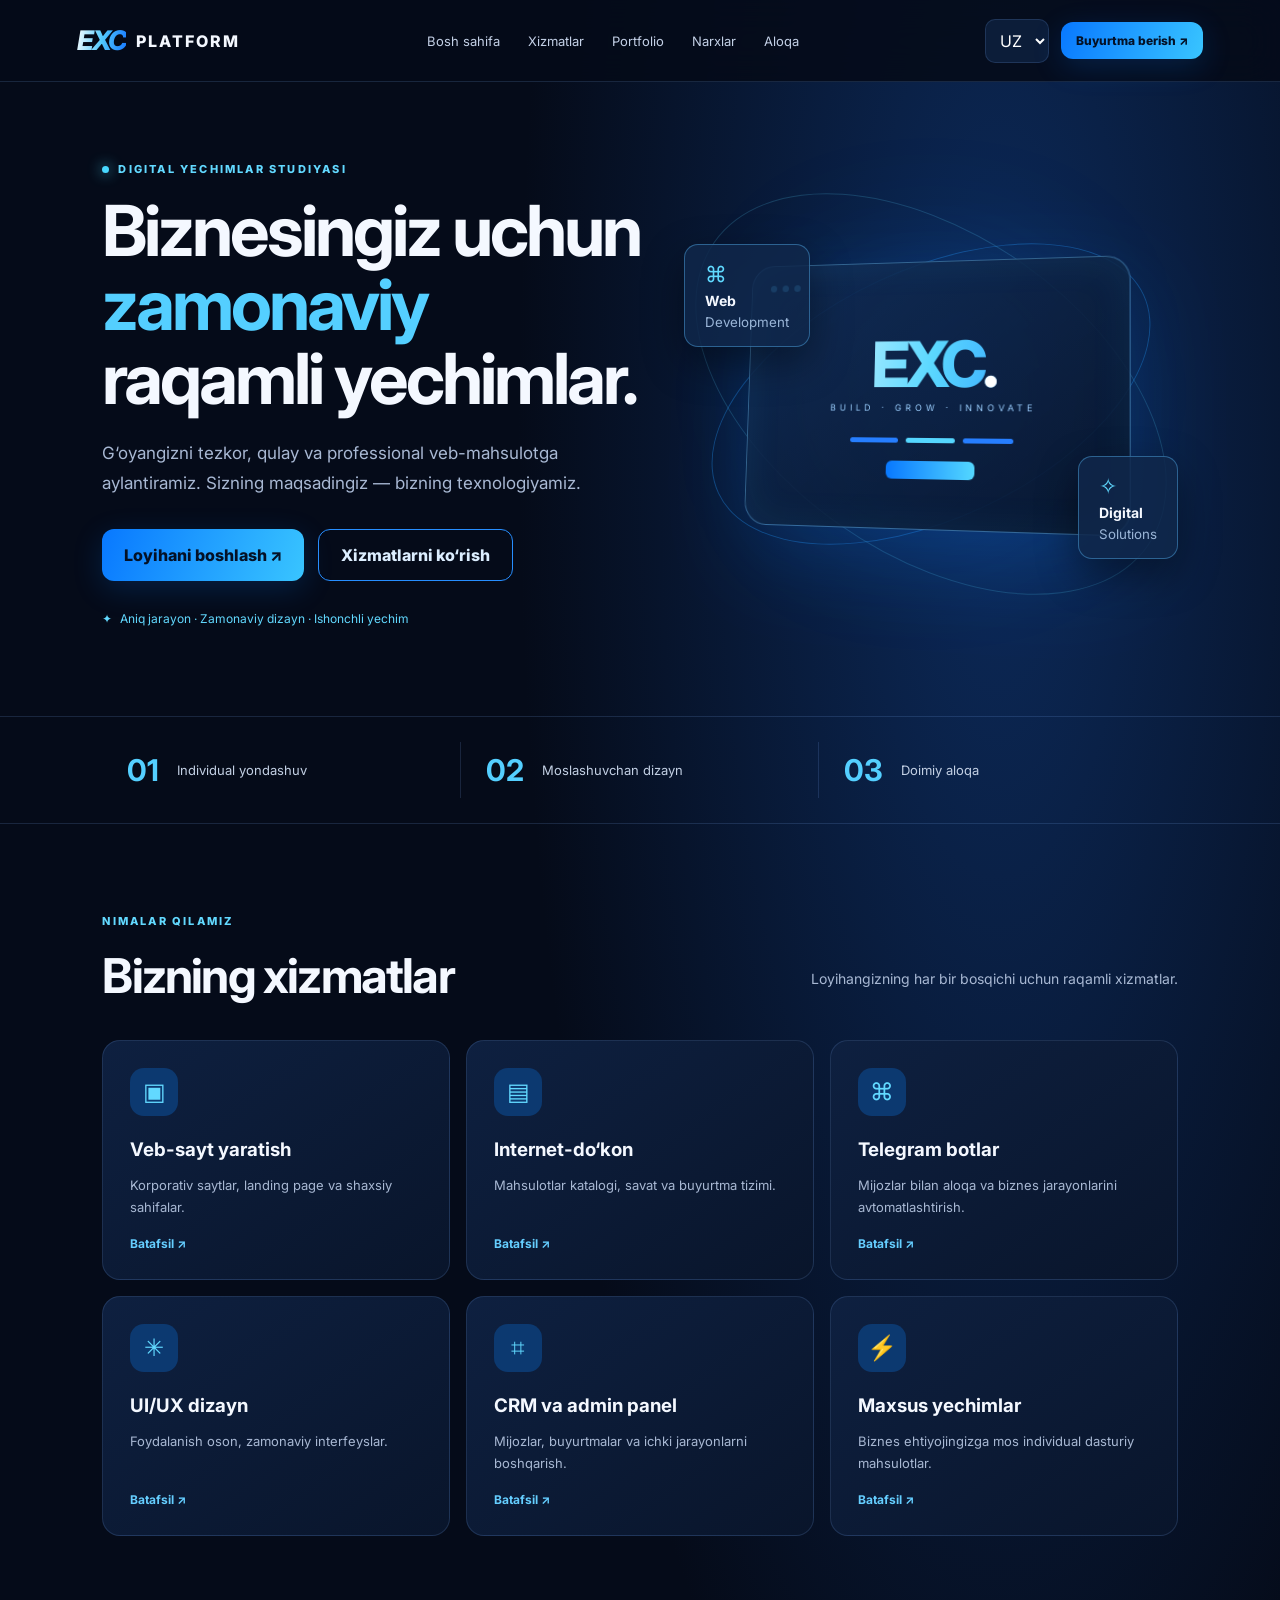
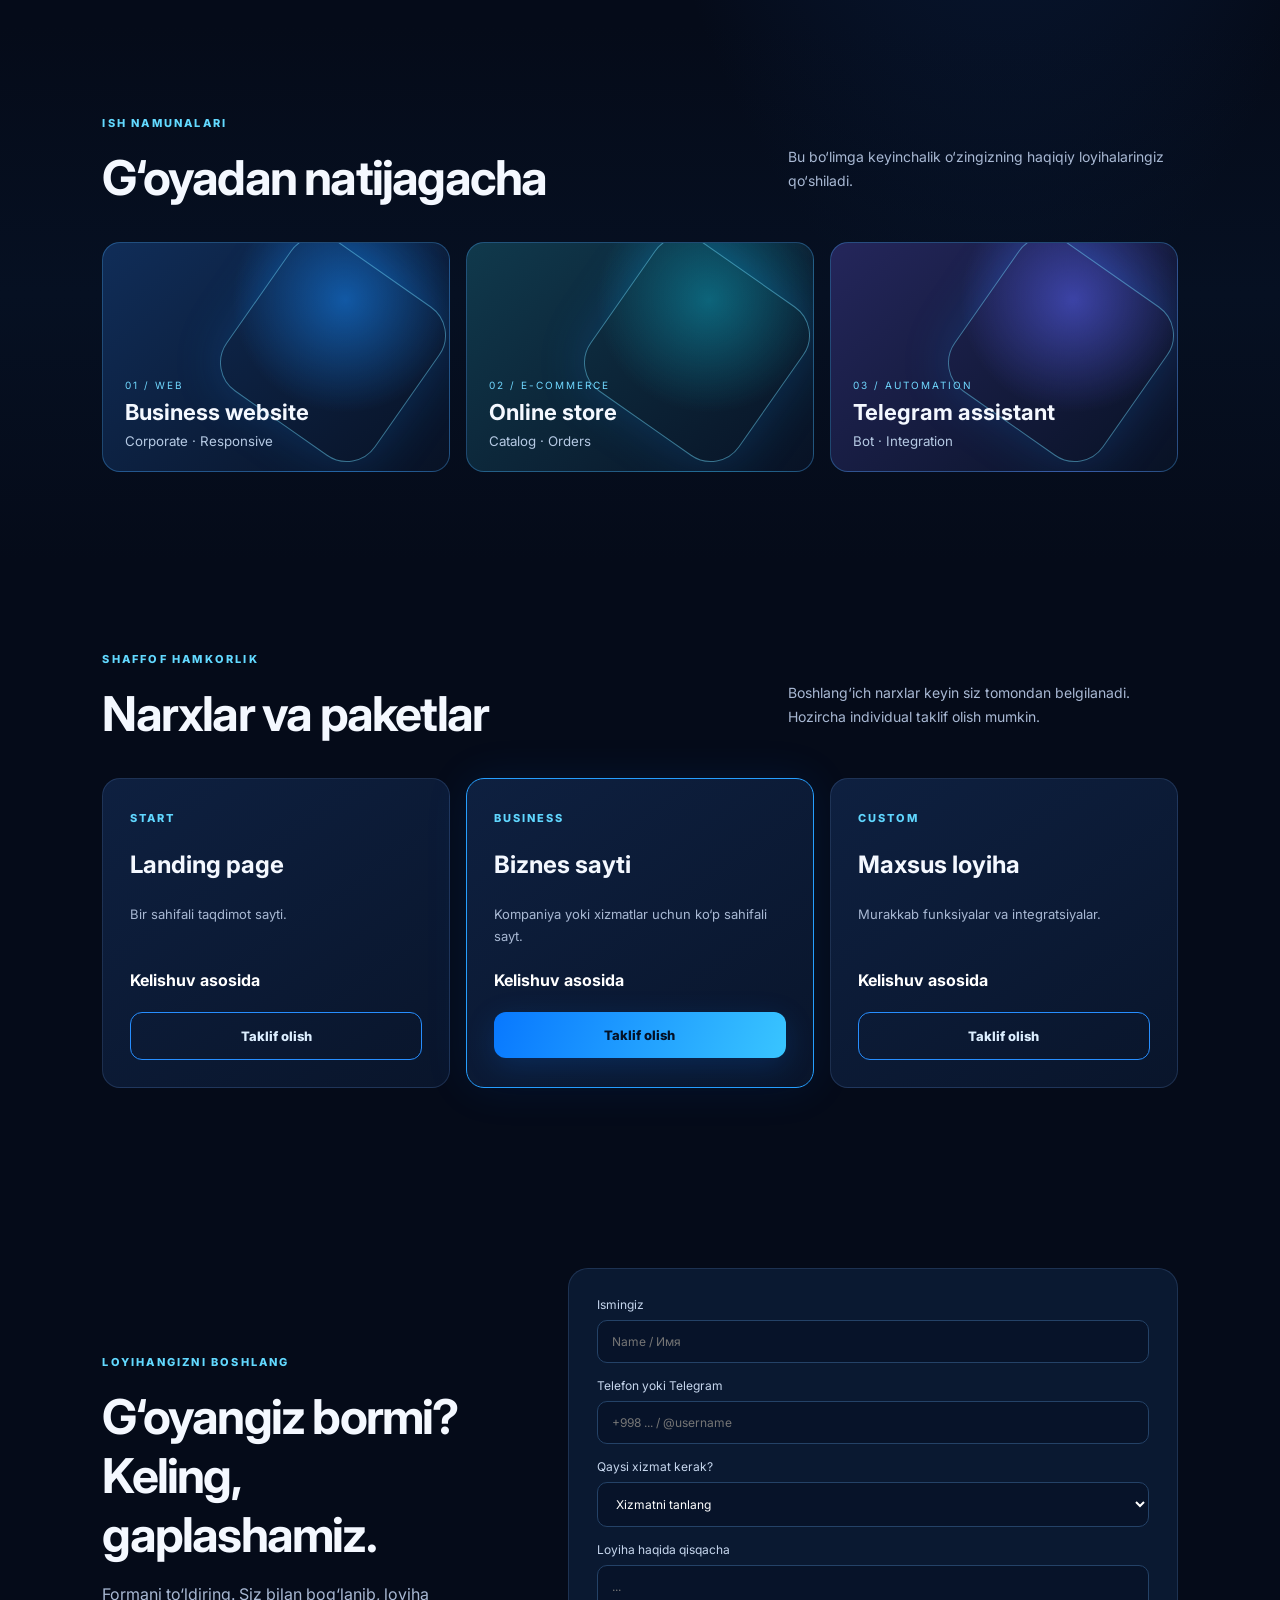
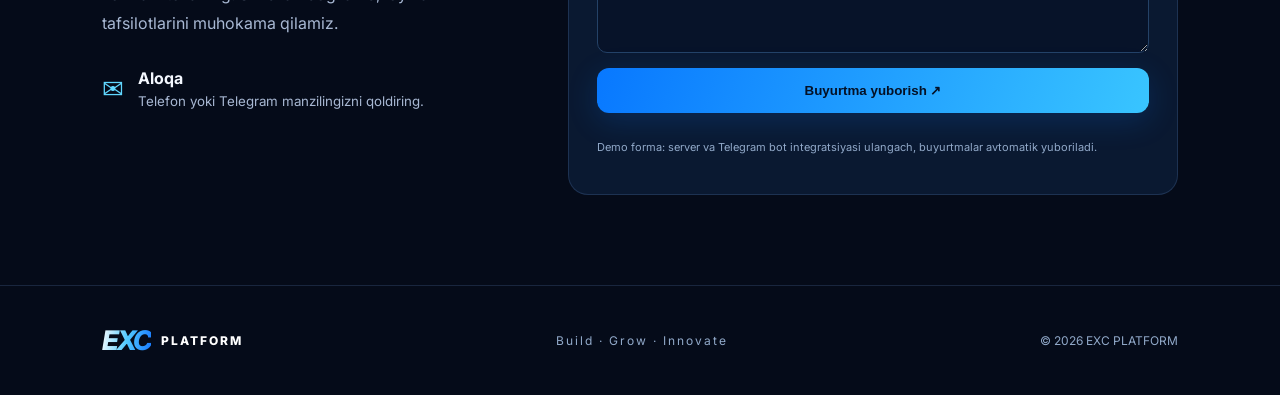
==== index.html @ c48ed540 "Add files via upload" ====
<!doctype html>
<html lang="uz">
<head>
  <meta charset="utf-8"><meta name="viewport" content="width=device-width,initial-scale=1">
  <meta name="description" content="EXC PLATFORM — professional veb-saytlar, Telegram botlar va raqamli yechimlar.">
  <meta name="theme-color" content="#07152f">
  <title>EXC PLATFORM — Digital Solutions</title>
  <link rel="stylesheet" href="styles.css">
</head>
<body>
<header class="header">
  <a class="brand" href="#home" aria-label="EXC Platform home"><span class="brand-mark">EXC</span><span>PLATFORM</span></a>
  <button class="menu-toggle" id="menuToggle" aria-label="Open menu">☰</button>
  <nav id="nav">
    <a href="#home" data-i18n="navHome">Bosh sahifa</a><a href="#services" data-i18n="navServices">Xizmatlar</a>
    <a href="#portfolio" data-i18n="navPortfolio">Portfolio</a><a href="#pricing" data-i18n="navPricing">Narxlar</a><a href="#contact" data-i18n="navContact">Aloqa</a>
  </nav>
  <div class="header-actions"><select id="language" aria-label="Language"><option value="uz">UZ</option><option value="ru">RU</option><option value="en">EN</option></select><a class="btn btn-small" href="#order" data-i18n="orderNow">Buyurtma berish ↗</a></div>
</header>
<main>
<section class="hero section" id="home">
  <div class="hero-copy">
    <div class="eyebrow"><span class="pulse"></span><span data-i18n="eyebrow">DIGITAL YECHIMLAR STUDIYASI</span></div>
    <h1 data-i18n="heroTitle">Biznesingiz uchun <em>zamonaviy</em> raqamli yechimlar.</h1>
    <p class="lead" data-i18n="heroText">G‘oyangizni tezkor, qulay va professional veb-mahsulotga aylantiramiz. Sizning maqsadingiz — bizning texnologiyamiz.</p>
    <div class="hero-actions"><a class="btn" href="#order" data-i18n="heroCta">Loyihani boshlash ↗</a><a class="btn btn-ghost" href="#services" data-i18n="heroMore">Xizmatlarni ko‘rish</a></div>
    <div class="trust"><span>✦</span><span data-i18n="heroFoot">Aniq jarayon · Zamonaviy dizayn · Ishonchli yechim</span></div>
  </div>
  <div class="hero-art" aria-label="EXC Platform digital technology illustration">
    <div class="orbit orbit-one"></div><div class="orbit orbit-two"></div>
    <div class="glass-card main-card"><div class="window-dots"><i></i><i></i><i></i></div><div class="screen-logo">EXC<span>.</span></div><div class="screen-caption">BUILD · GROW · INNOVATE</div><div class="screen-lines"><b></b><b></b><b></b></div><div class="screen-button"></div></div>
    <div class="float-card float-left"><span>⌘</span><b>Web</b><small>Development</small></div><div class="float-card float-right"><span>✧</span><b>Digital</b><small>Solutions</small></div>
    <div class="glow-ball"></div>
  </div>
</section>
<section class="stats section">
  <div><strong>01</strong><span data-i18n="statOne">Individual yondashuv</span></div><div><strong>02</strong><span data-i18n="statTwo">Moslashuvchan dizayn</span></div><div><strong>03</strong><span data-i18n="statThree">Doimiy aloqa</span></div>
</section>
<section class="section" id="services">
  <div class="section-heading"><div><div class="eyebrow" data-i18n="servicesEyebrow">NIMALAR QILAMIZ</div><h2 data-i18n="servicesTitle">Bizning xizmatlar</h2></div><p data-i18n="servicesText">Loyihangizning har bir bosqichi uchun raqamli xizmatlar.</p></div>
  <div class="cards">
    <article class="service-card"><div class="service-icon">▣</div><h3 data-i18n="s1">Veb-sayt yaratish</h3><p data-i18n="s1d">Korporativ saytlar, landing page va shaxsiy sahifalar.</p><a href="#order" data-i18n="details">Batafsil ↗</a></article>
    <article class="service-card"><div class="service-icon">▤</div><h3 data-i18n="s2">Internet-do‘kon</h3><p data-i18n="s2d">Mahsulotlar katalogi, savat va buyurtma tizimi.</p><a href="#order" data-i18n="details">Batafsil ↗</a></article>
    <article class="service-card"><div class="service-icon">⌘</div><h3 data-i18n="s3">Telegram botlar</h3><p data-i18n="s3d">Mijozlar bilan aloqa va biznes jarayonlarini avtomatlashtirish.</p><a href="#order" data-i18n="details">Batafsil ↗</a></article>
    <article class="service-card"><div class="service-icon">✳</div><h3 data-i18n="s4">UI/UX dizayn</h3><p data-i18n="s4d">Foydalanish oson, zamonaviy interfeyslar.</p><a href="#order" data-i18n="details">Batafsil ↗</a></article>
    <article class="service-card"><div class="service-icon">⌗</div><h3 data-i18n="s5">CRM va admin panel</h3><p data-i18n="s5d">Mijozlar, buyurtmalar va ichki jarayonlarni boshqarish.</p><a href="#order" data-i18n="details">Batafsil ↗</a></article>
    <article class="service-card"><div class="service-icon">⚡</div><h3 data-i18n="s6">Maxsus yechimlar</h3><p data-i18n="s6d">Biznes ehtiyojingizga mos individual dasturiy mahsulotlar.</p><a href="#order" data-i18n="details">Batafsil ↗</a></article>
  </div>
</section>
<section class="section portfolio" id="portfolio">
  <div class="section-heading"><div><div class="eyebrow" data-i18n="portfolioEyebrow">ISH NAMUNALARI</div><h2 data-i18n="portfolioTitle">G‘oyadan natijagacha</h2></div><p data-i18n="portfolioText">Bu bo‘limga keyinchalik o‘zingizning haqiqiy loyihalaringiz qo‘shiladi.</p></div>
  <div class="portfolio-grid"><div class="project project-a"><span>01 / WEB</span><b>Business website</b><small>Corporate · Responsive</small></div><div class="project project-b"><span>02 / E-COMMERCE</span><b>Online store</b><small>Catalog · Orders</small></div><div class="project project-c"><span>03 / AUTOMATION</span><b>Telegram assistant</b><small>Bot · Integration</small></div></div>
</section>
<section class="section pricing" id="pricing">
  <div class="section-heading"><div><div class="eyebrow" data-i18n="pricingEyebrow">SHAFFOF HAMKORLIK</div><h2 data-i18n="pricingTitle">Narxlar va paketlar</h2></div><p data-i18n="pricingText">Boshlang‘ich narxlar keyin siz tomondan belgilanadi. Hozircha individual taklif olish mumkin.</p></div>
  <div class="price-grid"><article class="price-card"><span data-i18n="basic">START</span><h3 data-i18n="basicTitle">Landing page</h3><p data-i18n="basicDesc">Bir sahifali taqdimot sayti.</p><strong data-i18n="fromPrice">Kelishuv asosida</strong><a class="btn btn-ghost" href="#order" data-i18n="choose">Taklif olish</a></article>
  <article class="price-card featured"><span data-i18n="pro">BUSINESS</span><h3 data-i18n="proTitle">Biznes sayti</h3><p data-i18n="proDesc">Kompaniya yoki xizmatlar uchun ko‘p sahifali sayt.</p><strong data-i18n="fromPrice">Kelishuv asosida</strong><a class="btn" href="#order" data-i18n="choose">Taklif olish</a></article>
  <article class="price-card"><span data-i18n="custom">CUSTOM</span><h3 data-i18n="customTitle">Maxsus loyiha</h3><p data-i18n="customDesc">Murakkab funksiyalar va integratsiyalar.</p><strong data-i18n="fromPrice">Kelishuv asosida</strong><a class="btn btn-ghost" href="#order" data-i18n="choose">Taklif olish</a></article></div>
</section>
<section class="section order-section" id="order">
  <div class="order-copy"><div class="eyebrow" data-i18n="orderEyebrow">LOYIHANGIZNI BOSHLANG</div><h2 data-i18n="orderTitle">G‘oyangiz bormi? Keling, gaplashamiz.</h2><p data-i18n="orderText">Formani to‘ldiring. Siz bilan bog‘lanib, loyiha tafsilotlarini muhokama qilamiz.</p><div class="contact-note"><span>✉</span><div><b data-i18n="contactLabel">Aloqa</b><small data-i18n="contactHint">Telefon yoki Telegram manzilingizni qoldiring.</small></div></div></div>
  <form id="orderForm" class="order-form">
    <label><span data-i18n="nameLabel">Ismingiz</span><input name="name" required placeholder="Name / Имя"></label>
    <label><span data-i18n="phoneLabel">Telefon yoki Telegram</span><input name="contact" required placeholder="+998 ... / @username"></label>
    <label><span data-i18n="serviceLabel">Qaysi xizmat kerak?</span><select name="service" required><option value="" data-i18n="selectService">Xizmatni tanlang</option><option>Website / Веб-сайт</option><option>Online shop / Интернет-магазин</option><option>Telegram bot</option><option>CRM / Admin panel</option><option>UI/UX design</option><option>Other / Другое</option></select></label>
    <label><span data-i18n="messageLabel">Loyiha haqida qisqacha</span><textarea name="message" rows="4" placeholder="..."></textarea></label>
    <button class="btn submit" type="submit" data-i18n="sendOrder">Buyurtma yuborish ↗</button>
    <p class="form-note" id="formStatus" data-i18n="formNote">Demo forma: server va Telegram bot integratsiyasi ulangach, buyurtmalar avtomatik yuboriladi.</p>
  </form>
</section>
</main>
<footer class="footer" id="contact"><a class="brand" href="#home"><span class="brand-mark">EXC</span><span>PLATFORM</span></a><p data-i18n="footerText">Build · Grow · Innovate</p><span>© <span id="year"></span> EXC PLATFORM</span></footer>
<script src="script.js"></script>
</body></html>
---- styles.css ----
@import url('https://fonts.googleapis.com/css2?family=Inter:wght@400;500;600;700;800&display=swap');
:root{--bg:#050b19;--panel:#0b1730;--panel2:#0e2040;--blue:#1677ff;--cyan:#62d9ff;--text:#f4f8ff;--muted:#a8b8d3;--line:rgba(132,177,255,.16)}
*{box-sizing:border-box}html{scroll-behavior:smooth}body{margin:0;background:radial-gradient(ellipse at 78% 12%,#0c2a5a 0,transparent 34%),var(--bg);color:var(--text);font-family:Inter,Arial,sans-serif}a{color:inherit;text-decoration:none}.header{height:82px;padding:0 6%;display:flex;align-items:center;justify-content:space-between;border-bottom:1px solid var(--line);position:sticky;top:0;background:rgba(5,11,25,.88);backdrop-filter:blur(18px);z-index:10}.brand{display:flex;align-items:center;gap:10px;font-weight:800;letter-spacing:2px}.brand-mark{font-size:27px;font-style:italic;letter-spacing:-2px;background:linear-gradient(100deg,#fff,#52caff,#1677ff);color:transparent;background-clip:text}.header nav{display:flex;gap:28px;color:#c4d1e7;font-size:13px}.header nav a:hover{color:var(--cyan)}.header-actions{display:flex;gap:12px;align-items:center}select,input,textarea{font:inherit}.header select{background:#0c1d39;color:white;border:1px solid var(--line);padding:10px;border-radius:10px}.btn{display:inline-flex;align-items:center;justify-content:center;padding:15px 22px;border-radius:12px;background:linear-gradient(110deg,#0878ff,#39c5ff);color:#041126;font-weight:800;border:0;cursor:pointer;box-shadow:0 8px 30px #0878ff30}.btn:hover{filter:brightness(1.12);transform:translateY(-1px)}.btn-small{padding:11px 15px;font-size:12px}.btn-ghost{background:transparent;border:1px solid #278eff;color:#dceeff;box-shadow:none}.menu-toggle{display:none;background:none;border:0;color:white;font-size:25px}.section{padding:90px 8%;max-width:1440px;margin:auto}.hero{min-height:600px;display:grid;grid-template-columns:1.05fr .95fr;align-items:center;gap:35px;padding-top:80px}.eyebrow{font-size:11px;letter-spacing:2.2px;font-weight:800;color:var(--cyan);margin-bottom:18px}.pulse{display:inline-block;width:7px;height:7px;border-radius:50%;background:#48d8ff;box-shadow:0 0 14px #48d8ff;margin-right:9px}.hero h1{font-size:clamp(42px,5.5vw,72px);line-height:1.05;letter-spacing:-3px;margin:0 0 22px;max-width:720px}.hero h1 em{font-style:normal;color:#54cfff}.lead{font-size:17px;line-height:1.8;color:var(--muted);max-width:590px}.hero-actions{display:flex;gap:14px;margin:30px 0}.trust{color:#91a9c9;font-size:12px}.trust span{color:var(--cyan);margin-right:8px}.hero-art{height:440px;position:relative;display:grid;place-items:center}.glass-card{width:min(390px,80%);height:270px;border:1px solid #66bfff70;border-radius:24px;background:linear-gradient(145deg,#102c56dd,#07142be8);box-shadow:0 30px 90px #0878ff30,inset 0 0 40px #3bbcff14;transform:perspective(900px) rotateY(-12deg) rotateX(5deg);padding:20px;z-index:2}.window-dots{display:flex;gap:6px}.window-dots i{width:7px;height:7px;border-radius:50%;background:#4abaff}.screen-logo{font-size:64px;font-weight:800;letter-spacing:-5px;text-align:center;margin-top:38px;background:linear-gradient(100deg,#fff,#5bd8ff,#147bff);color:transparent;background-clip:text}.screen-logo span{color:#fff}.screen-caption{text-align:center;font-size:9px;letter-spacing:4px;color:#9ccfff}.screen-lines{display:flex;gap:8px;justify-content:center;margin-top:25px}.screen-lines b{height:5px;width:50px;border-radius:8px;background:#267eff}.screen-lines b:nth-child(2){background:#55d7ff}.screen-button{width:90px;height:18px;margin:18px auto;border-radius:6px;background:linear-gradient(90deg,#0878ff,#53d7ff)}.orbit{position:absolute;border:1px solid #269cff55;border-radius:50%;transform:rotate(-25deg)}.orbit-one{width:470px;height:250px}.orbit-two{width:530px;height:320px;transform:rotate(35deg);border-color:#59d9ff30}.float-card{position:absolute;z-index:3;padding:16px 20px;background:#10274ad9;border:1px solid #5abfff66;border-radius:14px;box-shadow:0 15px 40px #0006;display:grid;gap:5px}.float-card span{font-size:22px;color:#60d9ff}.float-card b{font-size:14px}.float-card small{color:#9bb6d8}.float-left{left:0;top:70px}.float-right{right:0;bottom:55px}.glow-ball{position:absolute;width:190px;height:190px;background:#0878ff55;filter:blur(80px);border-radius:50%}.stats{padding-top:25px;padding-bottom:25px;display:grid;grid-template-columns:repeat(3,1fr);border-top:1px solid var(--line);border-bottom:1px solid var(--line)}.stats div{display:flex;align-items:center;gap:18px;padding:10px 25px;border-right:1px solid var(--line)}.stats div:last-child{border:0}.stats strong{font-size:30px;color:#54cfff}.stats span{font-size:13px;color:#c3d0e4}.section-heading{display:flex;justify-content:space-between;align-items:end;gap:30px;margin-bottom:35px}.section h2{font-size:clamp(32px,4vw,48px);letter-spacing:-1.8px;margin:0}.section-heading>p{color:var(--muted);line-height:1.7;max-width:390px;font-size:14px}.cards{display:grid;grid-template-columns:repeat(3,1fr);gap:16px}.service-card,.price-card{background:linear-gradient(145deg,#0e2040,#09152b);border:1px solid var(--line);border-radius:18px;padding:27px;transition:.25s}.service-card:hover,.price-card:hover{border-color:#4abfff88;transform:translateY(-4px)}.service-icon{width:48px;height:48px;border-radius:14px;background:#0c3970;color:#62d9ff;display:grid;place-items:center;font-size:24px}.service-card h3{margin:22px 0 10px}.service-card p,.price-card p{color:var(--muted);font-size:13px;line-height:1.7;min-height:45px}.service-card a{color:#65ceff;font-size:12px;font-weight:700}.portfolio{background:linear-gradient(180deg,transparent,#07152b80,transparent)}.portfolio-grid{display:grid;grid-template-columns:repeat(3,1fr);gap:16px}.project{height:230px;border-radius:18px;padding:22px;display:flex;flex-direction:column;justify-content:end;border:1px solid #4caeff55;overflow:hidden;position:relative;background:radial-gradient(circle at 70% 25%,#168bff88,transparent 38%),linear-gradient(140deg,#102d58,#081225)}.project:before{content:"";position:absolute;width:180px;height:180px;border:1px solid #6edaff77;border-radius:35px;transform:rotate(35deg);right:25px;top:15px;box-shadow:0 0 50px #158bff33}.project-b{background:radial-gradient(circle at 70% 25%,#0d9bb488,transparent 38%),linear-gradient(140deg,#10394c,#081225)}.project-c{background:radial-gradient(circle at 70% 25%,#5d65ff88,transparent 38%),linear-gradient(140deg,#24265b,#081225)}.project span,.project b,.project small{position:relative}.project span{font-size:10px;color:#70d8ff;letter-spacing:2px}.project b{font-size:22px;margin:8px 0}.project small{color:#b5c9e3}.price-grid{display:grid;grid-template-columns:repeat(3,1fr);gap:16px}.price-card>span{color:#60d7ff;font-size:11px;letter-spacing:2px;font-weight:800}.price-card h3{font-size:24px}.price-card strong{display:block;margin:22px 0;color:#fff}.price-card .btn{width:100%;font-size:13px}.featured{border-color:#269fff;box-shadow:0 0 45px #0878ff18}.order-section{display:grid;grid-template-columns:.8fr 1.2fr;gap:60px;align-items:center}.order-copy p{color:var(--muted);line-height:1.8}.contact-note{display:flex;gap:14px;align-items:center;margin-top:30px}.contact-note>span{font-size:26px;color:#60d7ff}.contact-note small{display:block;color:var(--muted);margin-top:5px}.order-form{padding:28px;background:#0a1931;border:1px solid var(--line);border-radius:20px;display:grid;gap:15px}.order-form label{display:grid;gap:8px;font-size:12px;color:#c7d7ee}.order-form input,.order-form select,.order-form textarea{width:100%;padding:13px 14px;border-radius:10px;border:1px solid #244267;background:#071329;color:white;outline:none}.order-form input:focus,.order-form textarea:focus,.order-form select:focus{border-color:#35baff}.order-form textarea{resize:vertical}.submit{width:100%}.form-note{font-size:11px;color:#91a9c9;line-height:1.5}.footer{padding:35px 8%;border-top:1px solid var(--line);display:flex;align-items:center;justify-content:space-between;color:#91a9c9;font-size:12px}.footer p{letter-spacing:2px}.footer .brand{color:white}
@media(max-width:900px){.header{padding:0 5%}.header nav{gap:14px}.hero{grid-template-columns:1fr;padding-top:65px}.hero-art{height:360px}.cards{grid-template-columns:repeat(2,1fr)}.order-section{grid-template-columns:1fr;gap:30px}}
@media(max-width:650px){.header{height:70px}.menu-toggle{display:block;order:3}.header nav{display:none;position:absolute;top:70px;left:0;right:0;padding:20px 6%;background:#071329;flex-direction:column;border-bottom:1px solid var(--line)}.header nav.open{display:flex}.header-actions{margin-left:auto;margin-right:14px}.header-actions .btn{display:none}.brand{font-size:12px}.brand-mark{font-size:23px}.section{padding:65px 6%}.hero{min-height:auto}.hero h1{font-size:43px;letter-spacing:-2px}.lead{font-size:15px}.hero-art{height:310px}.glass-card{height:220px}.screen-logo{font-size:48px;margin-top:25px}.float-left{left:-5px;top:35px}.float-right{right:-5px;bottom:25px}.float-card{padding:11px}.stats{grid-template-columns:1fr;gap:8px}.stats div{border:0;border-bottom:1px solid var(--line);padding:12px 0}.section-heading{display:block}.cards,.portfolio-grid,.price-grid{grid-template-columns:1fr}.project{height:190px}.order-form{padding:20px}.footer{flex-wrap:wrap;gap:15px}.footer p{order:3;width:100%}}
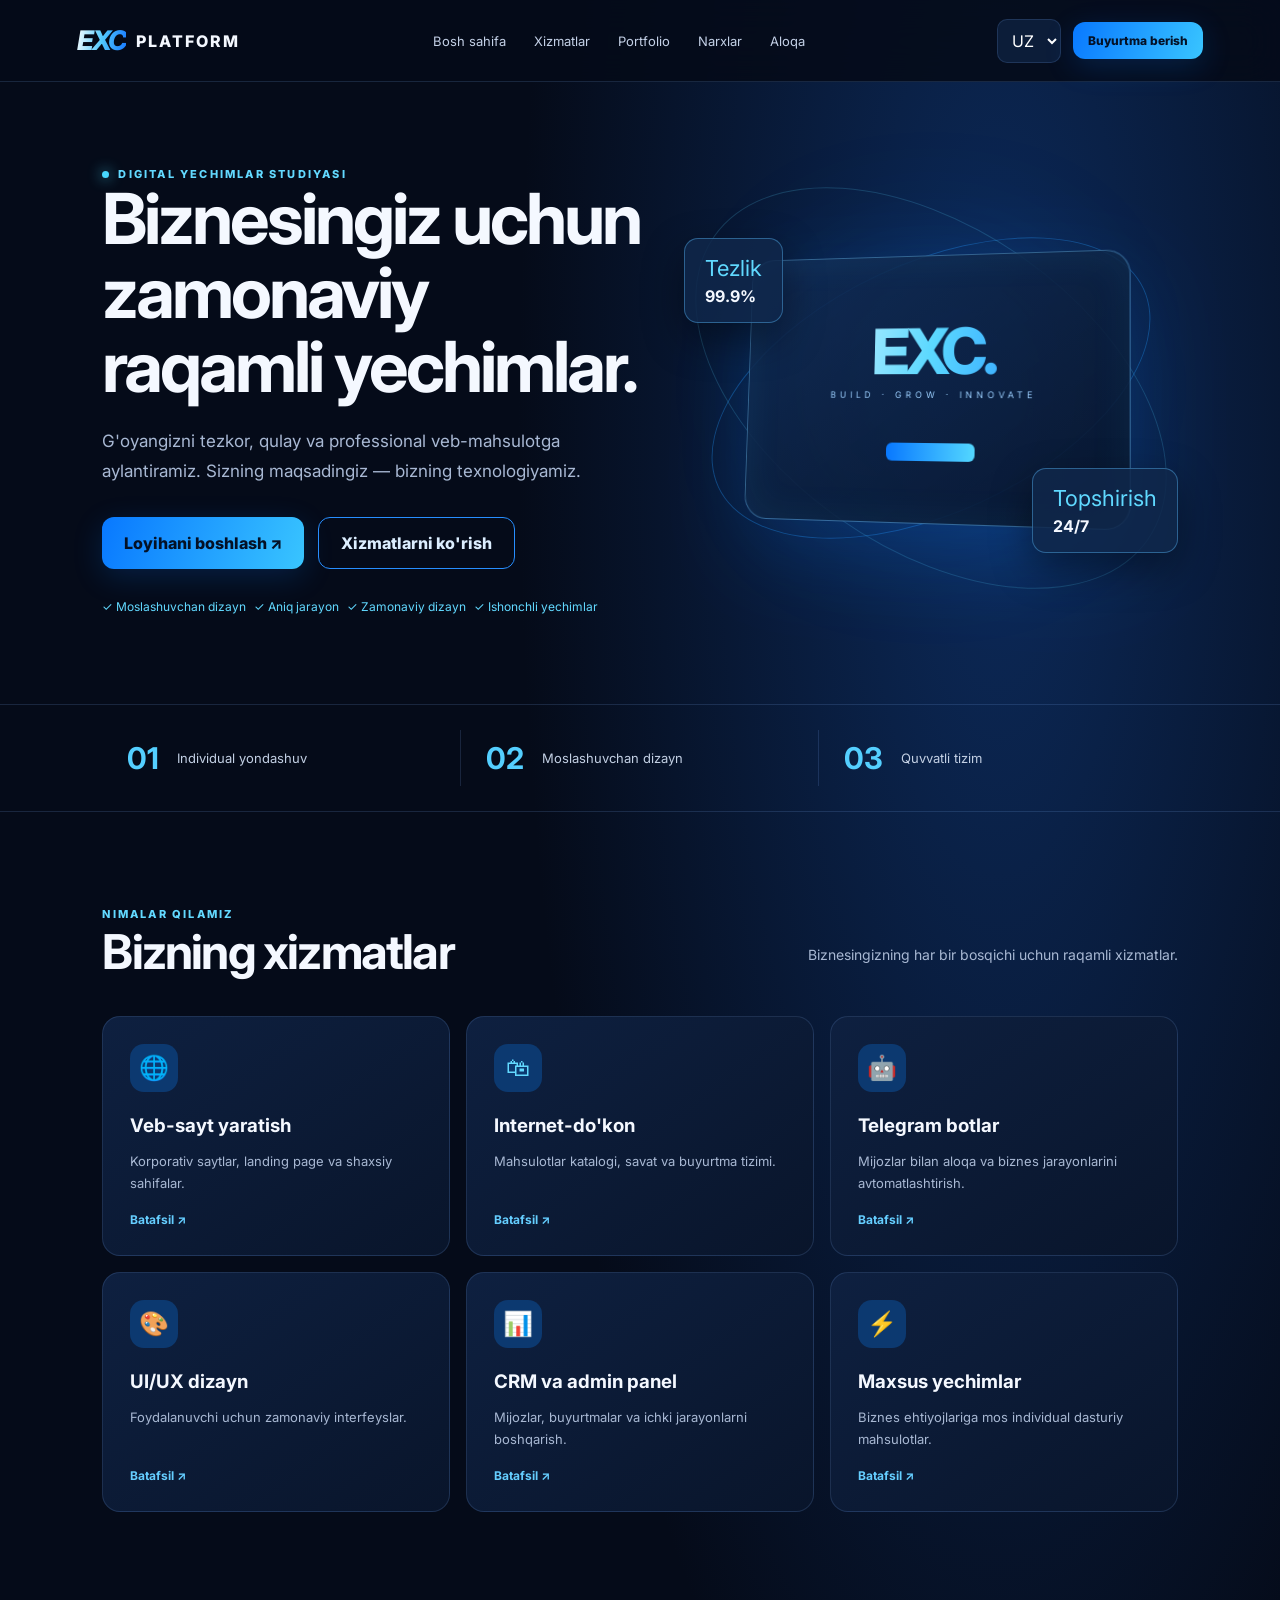
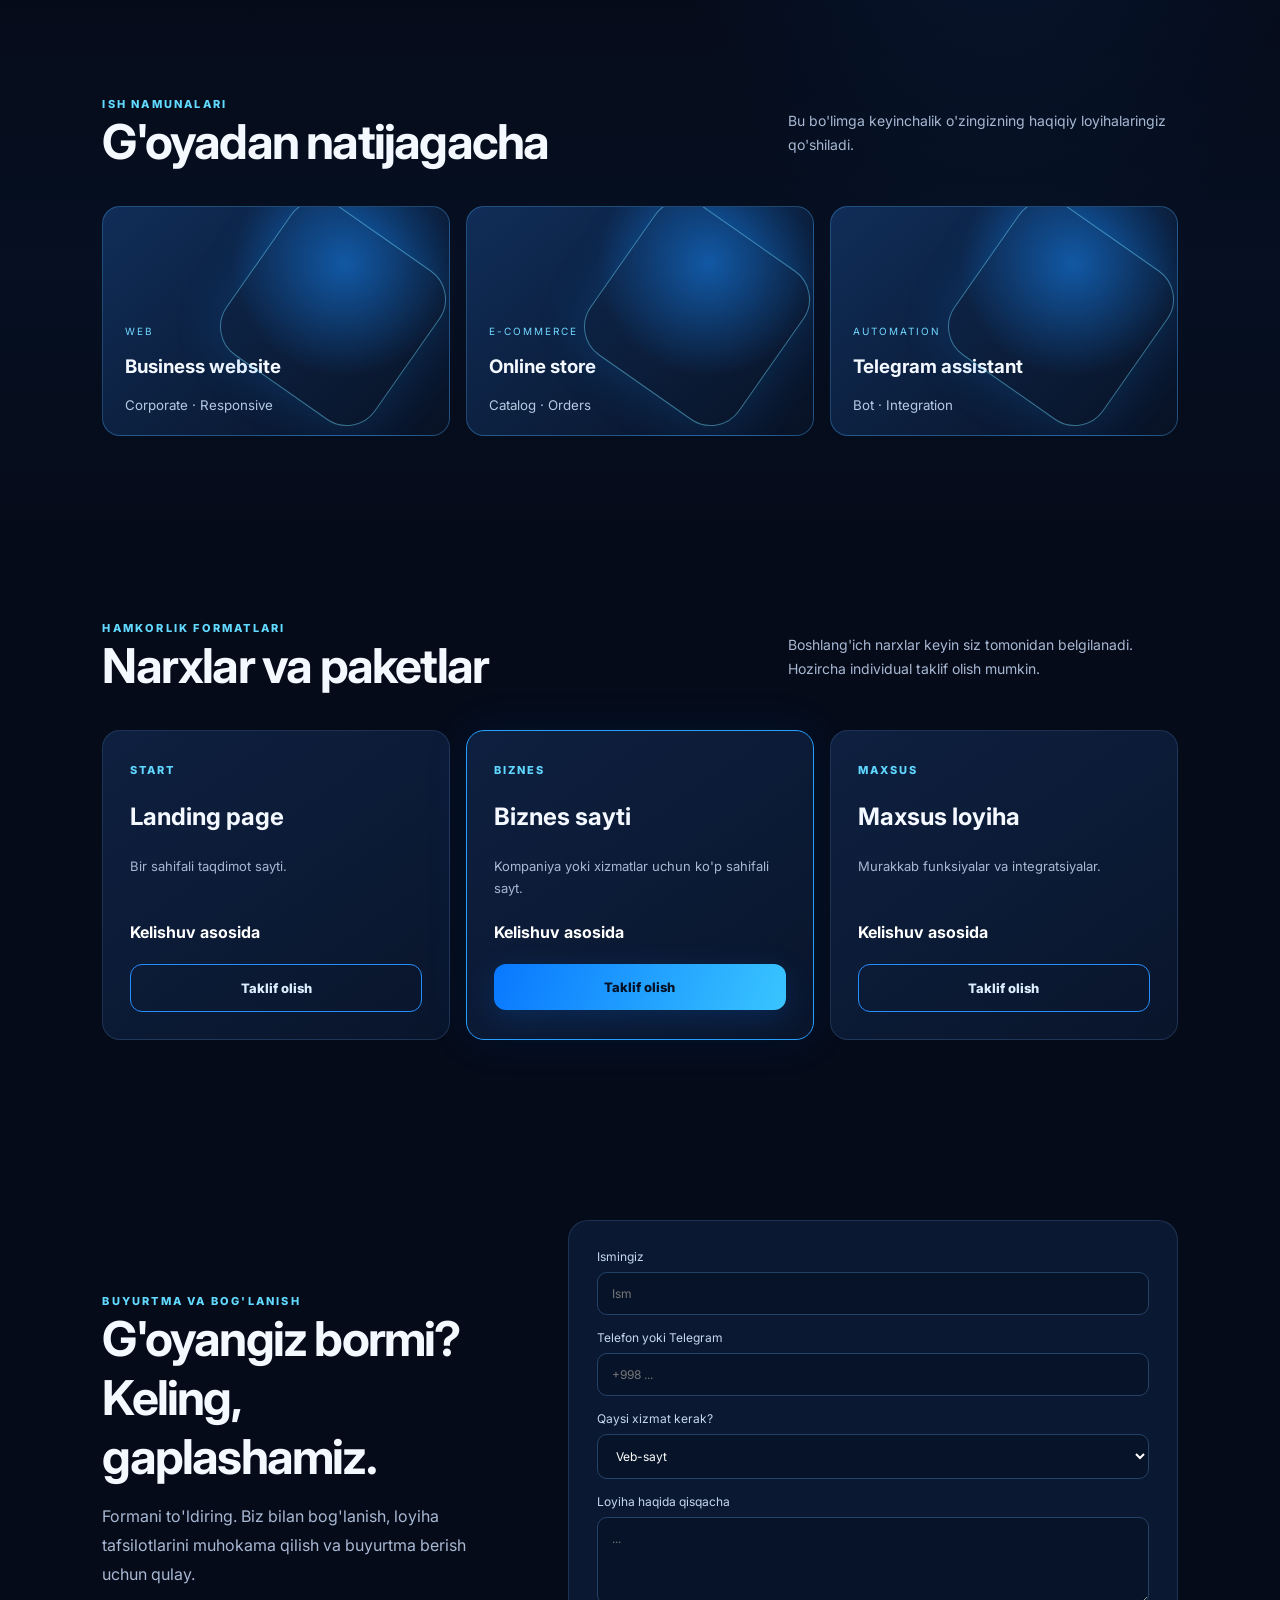
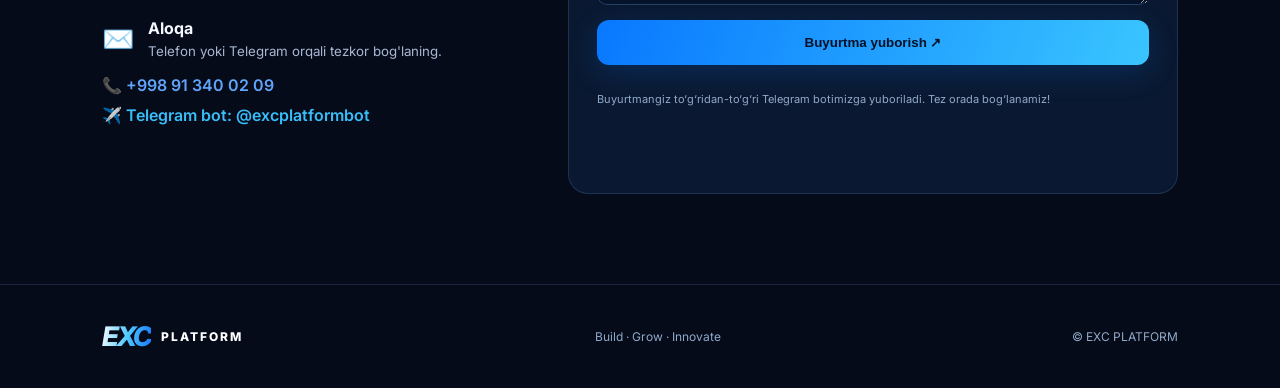
==== commit 13076c8d: "Update index.html" ====
--- a/index.html
+++ b/index.html
@@ -1,74 +1,148 @@
 <!doctype html>
 <html lang="uz">
 <head>
-  <meta charset="utf-8"><meta name="viewport" content="width=device-width,initial-scale=1">
-  <meta name="description" content="EXC PLATFORM — professional veb-saytlar, Telegram botlar va raqamli yechimlar.">
-  <meta name="theme-color" content="#07152f">
+  <meta charset="utf-8">
+  <meta name="viewport" content="width=device-width, initial-scale=1">
+  <meta name="description" content="EXC PLATFORM — professional veb-saytlar, internet-do'konlar, Telegram botlar va raqamli yechimlar.">
+  <meta name="theme-color" content="#050d1f">
   <title>EXC PLATFORM — Digital Solutions</title>
   <link rel="stylesheet" href="styles.css">
 </head>
 <body>
-<header class="header">
-  <a class="brand" href="#home" aria-label="EXC Platform home"><span class="brand-mark">EXC</span><span>PLATFORM</span></a>
-  <button class="menu-toggle" id="menuToggle" aria-label="Open menu">☰</button>
-  <nav id="nav">
-    <a href="#home" data-i18n="navHome">Bosh sahifa</a><a href="#services" data-i18n="navServices">Xizmatlar</a>
-    <a href="#portfolio" data-i18n="navPortfolio">Portfolio</a><a href="#pricing" data-i18n="navPricing">Narxlar</a><a href="#contact" data-i18n="navContact">Aloqa</a>
-  </nav>
-  <div class="header-actions"><select id="language" aria-label="Language"><option value="uz">UZ</option><option value="ru">RU</option><option value="en">EN</option></select><a class="btn btn-small" href="#order" data-i18n="orderNow">Buyurtma berish ↗</a></div>
-</header>
-<main>
-<section class="hero section" id="home">
-  <div class="hero-copy">
-    <div class="eyebrow"><span class="pulse"></span><span data-i18n="eyebrow">DIGITAL YECHIMLAR STUDIYASI</span></div>
-    <h1 data-i18n="heroTitle">Biznesingiz uchun <em>zamonaviy</em> raqamli yechimlar.</h1>
-    <p class="lead" data-i18n="heroText">G‘oyangizni tezkor, qulay va professional veb-mahsulotga aylantiramiz. Sizning maqsadingiz — bizning texnologiyamiz.</p>
-    <div class="hero-actions"><a class="btn" href="#order" data-i18n="heroCta">Loyihani boshlash ↗</a><a class="btn btn-ghost" href="#services" data-i18n="heroMore">Xizmatlarni ko‘rish</a></div>
-    <div class="trust"><span>✦</span><span data-i18n="heroFoot">Aniq jarayon · Zamonaviy dizayn · Ishonchli yechim</span></div>
-  </div>
-  <div class="hero-art" aria-label="EXC Platform digital technology illustration">
-    <div class="orbit orbit-one"></div><div class="orbit orbit-two"></div>
-    <div class="glass-card main-card"><div class="window-dots"><i></i><i></i><i></i></div><div class="screen-logo">EXC<span>.</span></div><div class="screen-caption">BUILD · GROW · INNOVATE</div><div class="screen-lines"><b></b><b></b><b></b></div><div class="screen-button"></div></div>
-    <div class="float-card float-left"><span>⌘</span><b>Web</b><small>Development</small></div><div class="float-card float-right"><span>✧</span><b>Digital</b><small>Solutions</small></div>
-    <div class="glow-ball"></div>
-  </div>
-</section>
-<section class="stats section">
-  <div><strong>01</strong><span data-i18n="statOne">Individual yondashuv</span></div><div><strong>02</strong><span data-i18n="statTwo">Moslashuvchan dizayn</span></div><div><strong>03</strong><span data-i18n="statThree">Doimiy aloqa</span></div>
-</section>
-<section class="section" id="services">
-  <div class="section-heading"><div><div class="eyebrow" data-i18n="servicesEyebrow">NIMALAR QILAMIZ</div><h2 data-i18n="servicesTitle">Bizning xizmatlar</h2></div><p data-i18n="servicesText">Loyihangizning har bir bosqichi uchun raqamli xizmatlar.</p></div>
-  <div class="cards">
-    <article class="service-card"><div class="service-icon">▣</div><h3 data-i18n="s1">Veb-sayt yaratish</h3><p data-i18n="s1d">Korporativ saytlar, landing page va shaxsiy sahifalar.</p><a href="#order" data-i18n="details">Batafsil ↗</a></article>
-    <article class="service-card"><div class="service-icon">▤</div><h3 data-i18n="s2">Internet-do‘kon</h3><p data-i18n="s2d">Mahsulotlar katalogi, savat va buyurtma tizimi.</p><a href="#order" data-i18n="details">Batafsil ↗</a></article>
-    <article class="service-card"><div class="service-icon">⌘</div><h3 data-i18n="s3">Telegram botlar</h3><p data-i18n="s3d">Mijozlar bilan aloqa va biznes jarayonlarini avtomatlashtirish.</p><a href="#order" data-i18n="details">Batafsil ↗</a></article>
-    <article class="service-card"><div class="service-icon">✳</div><h3 data-i18n="s4">UI/UX dizayn</h3><p data-i18n="s4d">Foydalanish oson, zamonaviy interfeyslar.</p><a href="#order" data-i18n="details">Batafsil ↗</a></article>
-    <article class="service-card"><div class="service-icon">⌗</div><h3 data-i18n="s5">CRM va admin panel</h3><p data-i18n="s5d">Mijozlar, buyurtmalar va ichki jarayonlarni boshqarish.</p><a href="#order" data-i18n="details">Batafsil ↗</a></article>
-    <article class="service-card"><div class="service-icon">⚡</div><h3 data-i18n="s6">Maxsus yechimlar</h3><p data-i18n="s6d">Biznes ehtiyojingizga mos individual dasturiy mahsulotlar.</p><a href="#order" data-i18n="details">Batafsil ↗</a></article>
-  </div>
-</section>
-<section class="section portfolio" id="portfolio">
-  <div class="section-heading"><div><div class="eyebrow" data-i18n="portfolioEyebrow">ISH NAMUNALARI</div><h2 data-i18n="portfolioTitle">G‘oyadan natijagacha</h2></div><p data-i18n="portfolioText">Bu bo‘limga keyinchalik o‘zingizning haqiqiy loyihalaringiz qo‘shiladi.</p></div>
-  <div class="portfolio-grid"><div class="project project-a"><span>01 / WEB</span><b>Business website</b><small>Corporate · Responsive</small></div><div class="project project-b"><span>02 / E-COMMERCE</span><b>Online store</b><small>Catalog · Orders</small></div><div class="project project-c"><span>03 / AUTOMATION</span><b>Telegram assistant</b><small>Bot · Integration</small></div></div>
-</section>
-<section class="section pricing" id="pricing">
-  <div class="section-heading"><div><div class="eyebrow" data-i18n="pricingEyebrow">SHAFFOF HAMKORLIK</div><h2 data-i18n="pricingTitle">Narxlar va paketlar</h2></div><p data-i18n="pricingText">Boshlang‘ich narxlar keyin siz tomondan belgilanadi. Hozircha individual taklif olish mumkin.</p></div>
-  <div class="price-grid"><article class="price-card"><span data-i18n="basic">START</span><h3 data-i18n="basicTitle">Landing page</h3><p data-i18n="basicDesc">Bir sahifali taqdimot sayti.</p><strong data-i18n="fromPrice">Kelishuv asosida</strong><a class="btn btn-ghost" href="#order" data-i18n="choose">Taklif olish</a></article>
-  <article class="price-card featured"><span data-i18n="pro">BUSINESS</span><h3 data-i18n="proTitle">Biznes sayti</h3><p data-i18n="proDesc">Kompaniya yoki xizmatlar uchun ko‘p sahifali sayt.</p><strong data-i18n="fromPrice">Kelishuv asosida</strong><a class="btn" href="#order" data-i18n="choose">Taklif olish</a></article>
-  <article class="price-card"><span data-i18n="custom">CUSTOM</span><h3 data-i18n="customTitle">Maxsus loyiha</h3><p data-i18n="customDesc">Murakkab funksiyalar va integratsiyalar.</p><strong data-i18n="fromPrice">Kelishuv asosida</strong><a class="btn btn-ghost" href="#order" data-i18n="choose">Taklif olish</a></article></div>
-</section>
-<section class="section order-section" id="order">
-  <div class="order-copy"><div class="eyebrow" data-i18n="orderEyebrow">LOYIHANGIZNI BOSHLANG</div><h2 data-i18n="orderTitle">G‘oyangiz bormi? Keling, gaplashamiz.</h2><p data-i18n="orderText">Formani to‘ldiring. Siz bilan bog‘lanib, loyiha tafsilotlarini muhokama qilamiz.</p><div class="contact-note"><span>✉</span><div><b data-i18n="contactLabel">Aloqa</b><small data-i18n="contactHint">Telefon yoki Telegram manzilingizni qoldiring.</small></div></div></div>
-  <form id="orderForm" class="order-form">
-    <label><span data-i18n="nameLabel">Ismingiz</span><input name="name" required placeholder="Name / Имя"></label>
-    <label><span data-i18n="phoneLabel">Telefon yoki Telegram</span><input name="contact" required placeholder="+998 ... / @username"></label>
-    <label><span data-i18n="serviceLabel">Qaysi xizmat kerak?</span><select name="service" required><option value="" data-i18n="selectService">Xizmatni tanlang</option><option>Website / Веб-сайт</option><option>Online shop / Интернет-магазин</option><option>Telegram bot</option><option>CRM / Admin panel</option><option>UI/UX design</option><option>Other / Другое</option></select></label>
-    <label><span data-i18n="messageLabel">Loyiha haqida qisqacha</span><textarea name="message" rows="4" placeholder="..."></textarea></label>
-    <button class="btn submit" type="submit" data-i18n="sendOrder">Buyurtma yuborish ↗</button>
-    <p class="form-note" id="formStatus" data-i18n="formNote">Demo forma: server va Telegram bot integratsiyasi ulangach, buyurtmalar avtomatik yuboriladi.</p>
-  </form>
-</section>
-</main>
-<footer class="footer" id="contact"><a class="brand" href="#home"><span class="brand-mark">EXC</span><span>PLATFORM</span></a><p data-i18n="footerText">Build · Grow · Innovate</p><span>© <span id="year"></span> EXC PLATFORM</span></footer>
-<script src="script.js"></script>
-</body></html>+  <header class="header">
+    <a class="brand" href="#home" aria-label="EXC Platform home"><span class="brand-mark">EXC</span><span>PLATFORM</span></a>
+    <nav class="nav" id="nav">
+      <a href="#home" data-i18n="navHome">Bosh sahifa</a>
+      <a href="#services" data-i18n="navServices">Xizmatlar</a>
+      <a href="#portfolio" data-i18n="navPortfolio">Portfolio</a>
+      <a href="#pricing" data-i18n="navPricing">Narxlar</a>
+      <a href="#contact" data-i18n="navContact">Aloqa</a>
+    </nav>
+    <div class="header-actions">
+      <select id="langSelect" aria-label="Language">
+        <option value="uz">UZ</option>
+        <option value="ru">RU</option>
+        <option value="en">EN</option>
+      </select>
+      <a class="btn btn-small" href="#contact" data-i18n="orderNow">Buyurtma berish</a>
+      <button class="menu-toggle" id="menuToggle" aria-label="Menu">☰</button>
+    </div>
+  </header>
+
+  <main>
+    <section class="hero section" id="home">
+      <div class="hero-copy">
+        <span class="eyebrow"><span class="pulse"></span><span data-i18n="eyebrow">DIGITAL YECHIMLAR STUDIYASI</span></span>
+        <h1 data-i18n="heroTitle">Biznesingiz uchun zamonaviy raqamli yechimlar.</h1>
+        <p class="lead" data-i18n="heroText">G'oyangizni tezkor, qulay va professional veb-mahsulotga aylantiramiz. Sizning maqsadingiz — bizning texnologiyamiz.</p>
+        <div class="hero-actions">
+          <a class="btn" href="#contact" data-i18n="startProject">Loyihani boshlash ↗</a>
+          <a class="btn btn-ghost" href="#services" data-i18n="seeServices">Xizmatlarni ko'rish</a>
+        </div>
+        <div class="trust"><span>✓ Moslashuvchan dizayn</span><span>✓ Aniq jarayon</span><span>✓ Zamonaviy dizayn</span><span>✓ Ishonchli yechimlar</span></div>
+      </div>
+      <div class="hero-art" aria-label="EXC Platform digital technology illustration">
+        <div class="orbit orbit-one"></div>
+        <div class="orbit orbit-two"></div>
+        <div class="glass-card main-card">
+          <div class="window-dots"><span></span><span></span><span></span></div>
+          <div class="screen-logo">EXC.</div>
+          <div class="screen-caption">BUILD · GROW · INNOVATE</div>
+          <div class="screen-lines"><span></span><span></span><span></span></div>
+          <div class="screen-button"></div>
+        </div>
+        <div class="float-card float-left"><span>Tezlik</span><strong>99.9%</strong></div>
+        <div class="float-card float-right"><span>Topshirish</span><strong>24/7</strong></div>
+        <div class="glow-ball"></div>
+      </div>
+    </section>
+
+    <section class="stats section">
+      <div class="stat"><strong>01</strong><span data-i18n="stat1">Individual yondashuv</span></div>
+      <div class="stat"><strong>02</strong><span data-i18n="stat2">Moslashuvchan dizayn</span></div>
+      <div class="stat"><strong>03</strong><span data-i18n="stat3">Quvvatli tizim</span></div>
+    </section>
+
+    <section class="section" id="services">
+      <div class="section-heading">
+        <div><span class="eyebrow" data-i18n="servicesEyebrow">NIMALAR QILAMIZ</span><h2 data-i18n="servicesTitle">Bizning xizmatlar</h2></div>
+        <p data-i18n="servicesText">Biznesingizning har bir bosqichi uchun raqamli xizmatlar.</p>
+      </div>
+      <div class="cards">
+        <article class="service-card"><div class="service-icon">🌐</div><h3 data-i18n="s1Title">Veb-sayt yaratish</h3><p data-i18n="s1Text">Korporativ saytlar, landing page va shaxsiy sahifalar.</p><a href="#contact" data-i18n="details">Batafsil ↗</a></article>
+        <article class="service-card"><div class="service-icon">🛍</div><h3 data-i18n="s2Title">Internet-do'kon</h3><p data-i18n="s2Text">Mahsulotlar katalogi, savat va buyurtma tizimi.</p><a href="#contact" data-i18n="details">Batafsil ↗</a></article>
+        <article class="service-card"><div class="service-icon">🤖</div><h3 data-i18n="s3Title">Telegram botlar</h3><p data-i18n="s3Text">Mijozlar bilan aloqa va biznes jarayonlarini avtomatlashtirish.</p><a href="#contact" data-i18n="details">Batafsil ↗</a></article>
+        <article class="service-card"><div class="service-icon">🎨</div><h3 data-i18n="s4Title">UI/UX dizayn</h3><p data-i18n="s4Text">Foydalanuvchi uchun zamonaviy interfeyslar.</p><a href="#contact" data-i18n="details">Batafsil ↗</a></article>
+        <article class="service-card"><div class="service-icon">📊</div><h3 data-i18n="s5Title">CRM va admin panel</h3><p data-i18n="s5Text">Mijozlar, buyurtmalar va ichki jarayonlarni boshqarish.</p><a href="#contact" data-i18n="details">Batafsil ↗</a></article>
+        <article class="service-card"><div class="service-icon">⚡</div><h3 data-i18n="s6Title">Maxsus yechimlar</h3><p data-i18n="s6Text">Biznes ehtiyojlariga mos individual dasturiy mahsulotlar.</p><a href="#contact" data-i18n="details">Batafsil ↗</a></article>
+      </div>
+    </section>
+
+    <section class="section portfolio" id="portfolio">
+      <div class="section-heading">
+        <div><span class="eyebrow" data-i18n="portfolioEyebrow">ISH NAMUNALARI</span><h2 data-i18n="portfolioTitle">G'oyadan natijagacha</h2></div>
+        <p data-i18n="portfolioText">Bu bo'limga keyinchalik o'zingizning haqiqiy loyihalaringiz qo'shiladi.</p>
+      </div>
+      <div class="portfolio-grid">
+        <div class="project project-1"><span>WEB</span><h3>Business website</h3><small>Corporate · Responsive</small></div>
+        <div class="project project-2"><span>E-COMMERCE</span><h3>Online store</h3><small>Catalog · Orders</small></div>
+        <div class="project project-3"><span>AUTOMATION</span><h3>Telegram assistant</h3><small>Bot · Integration</small></div>
+      </div>
+    </section>
+
+    <section class="section pricing" id="pricing">
+      <div class="section-heading">
+        <div><span class="eyebrow" data-i18n="pricingEyebrow">HAMKORLIK FORMATLARI</span><h2 data-i18n="pricingTitle">Narxlar va paketlar</h2></div>
+        <p data-i18n="pricingText">Boshlang'ich narxlar keyin siz tomonidan belgilanadi. Hozircha individual taklif olish mumkin.</p>
+      </div>
+      <div class="price-grid">
+        <article class="price-card"><span data-i18n="basic">START</span><h3>Landing page</h3><p data-i18n="basicText">Bir sahifali taqdimot sayti.</p><strong>Kelishuv asosida</strong><a class="btn btn-ghost" href="#contact" data-i18n="choose">Taklif olish</a></article>
+        <article class="price-card featured"><span data-i18n="pro">BIZNES</span><h3>Biznes sayti</h3><p data-i18n="proText">Kompaniya yoki xizmatlar uchun ko'p sahifali sayt.</p><strong>Kelishuv asosida</strong><a class="btn" href="#contact" data-i18n="choose">Taklif olish</a></article>
+        <article class="price-card"><span data-i18n="custom">MAXSUS</span><h3>Maxsus loyiha</h3><p data-i18n="customText">Murakkab funksiyalar va integratsiyalar.</p><strong>Kelishuv asosida</strong><a class="btn btn-ghost" href="#contact" data-i18n="choose">Taklif olish</a></article>
+      </div>
+    </section>
+
+    <section class="section order-section" id="contact">
+      <div class="order-copy">
+        <span class="eyebrow" data-i18n="orderEyebrow">BUYURTMA VA BOG'LANISH</span>
+        <h2 data-i18n="orderTitle">G'oyangiz bormi? Keling, gaplashamiz.</h2>
+        <p data-i18n="orderText">Formani to'ldiring. Biz bilan bog'lanish, loyiha tafsilotlarini muhokama qilish va buyurtma berish uchun qulay.</p>
+        <div class="contact-note">
+          <span>✉️</span>
+          <div>
+            <strong>Aloqa</strong>
+            <small>Telefon yoki Telegram orqali tezkor bog'laning.</small>
+          </div>
+        </div>
+        <div style="margin-top:16px; display:flex; flex-direction:column; gap:10px;">
+          <a href="tel:+998913400209" style="color:#60a5fa; text-decoration:none; font-weight:600;">📞 +998 91 340 02 09</a>
+          <a href="https://t.me" target="_blank" style="color:#38bdf8; text-decoration:none; font-weight:600;">✈️ Telegram bot: @excplatformbot</a>
+        </div>
+      </div>
+
+      <form id="orderForm" class="order-form">
+        <label><span data-i18n="nameLabel">Ismingiz</span><input type="text" name="name" required placeholder="Ism"></label>
+        <label><span data-i18n="phoneLabel">Telefon yoki Telegram</span><input type="text" name="contact" required placeholder="+998 ..."></label>
+        <label><span data-i18n="serviceLabel">Qaysi xizmat kerak?</span>
+          <select name="service">
+            <option value="Veb-sayt" data-i18n="optWebsite">Veb-sayt</option>
+            <option value="Internet-do'kon" data-i18n="optShop">Internet-do'kon</option>
+            <option value="Telegram bot" data-i18n="optBot">Telegram bot</option>
+            <option value="CRM / Admin panel" data-i18n="optCRM">CRM / Admin panel</option>
+          </select>
+        </label>
+        <label><span data-i18n="messageLabel">Loyiha haqida qisqacha</span><textarea name="message" rows="4" placeholder="..."></textarea></label>
+        <button class="btn" type="submit" data-i18n="sendOrder">Buyurtma yuborish ↗</button>
+        <p class="form-note">Buyurtmangiz to‘g‘ridan-to‘g‘ri Telegram botimizga yuboriladi. Tez orada bog‘lanamiz!</p>
+        <p id="formStatus" class="form-status" aria-live="polite"></p>
+      </form>
+    </section>
+  </main>
+
+  <footer class="footer">
+    <a class="brand" href="#home"><span class="brand-mark">EXC</span><span>PLATFORM</span></a>
+    <span data-i18n="footerText">Build · Grow · Innovate</span>
+    <span>© <span id="year"></span> EXC PLATFORM</span>
+  </footer>
+
+  <script src="script.js"></script>
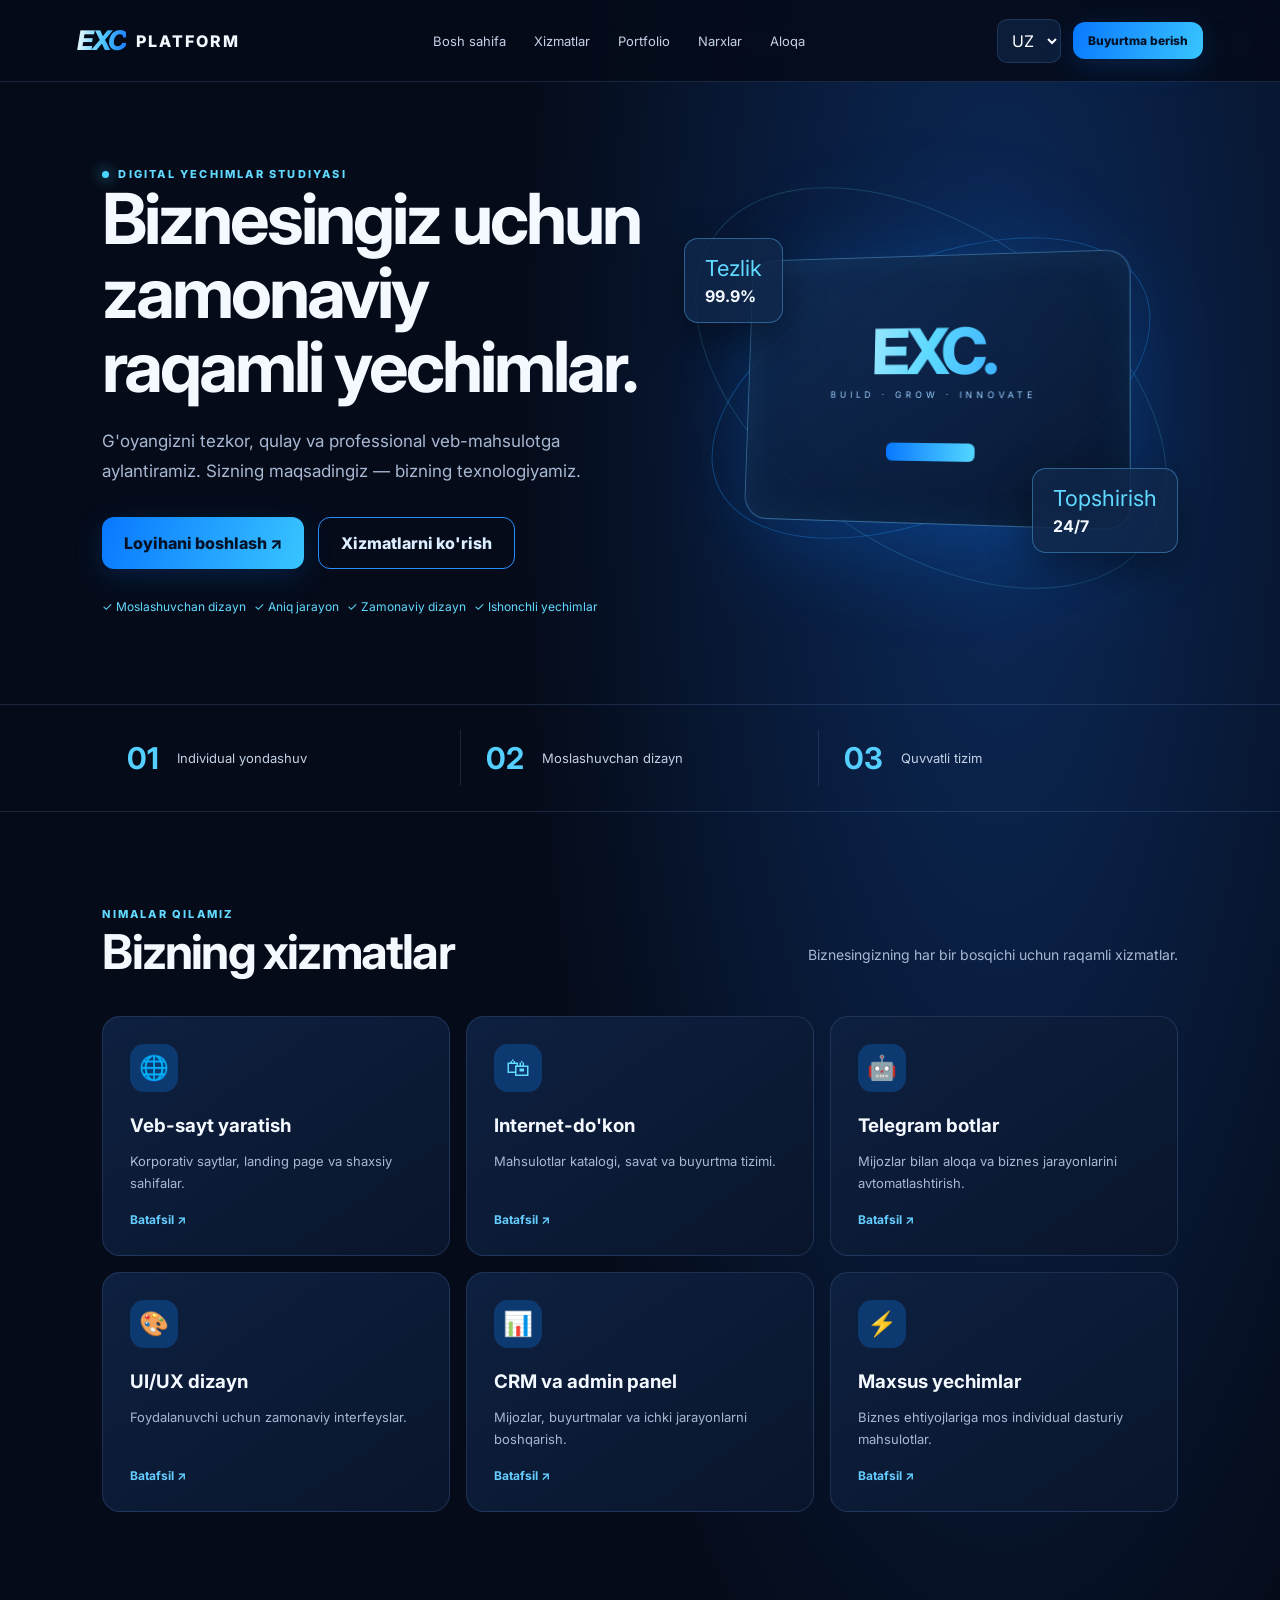
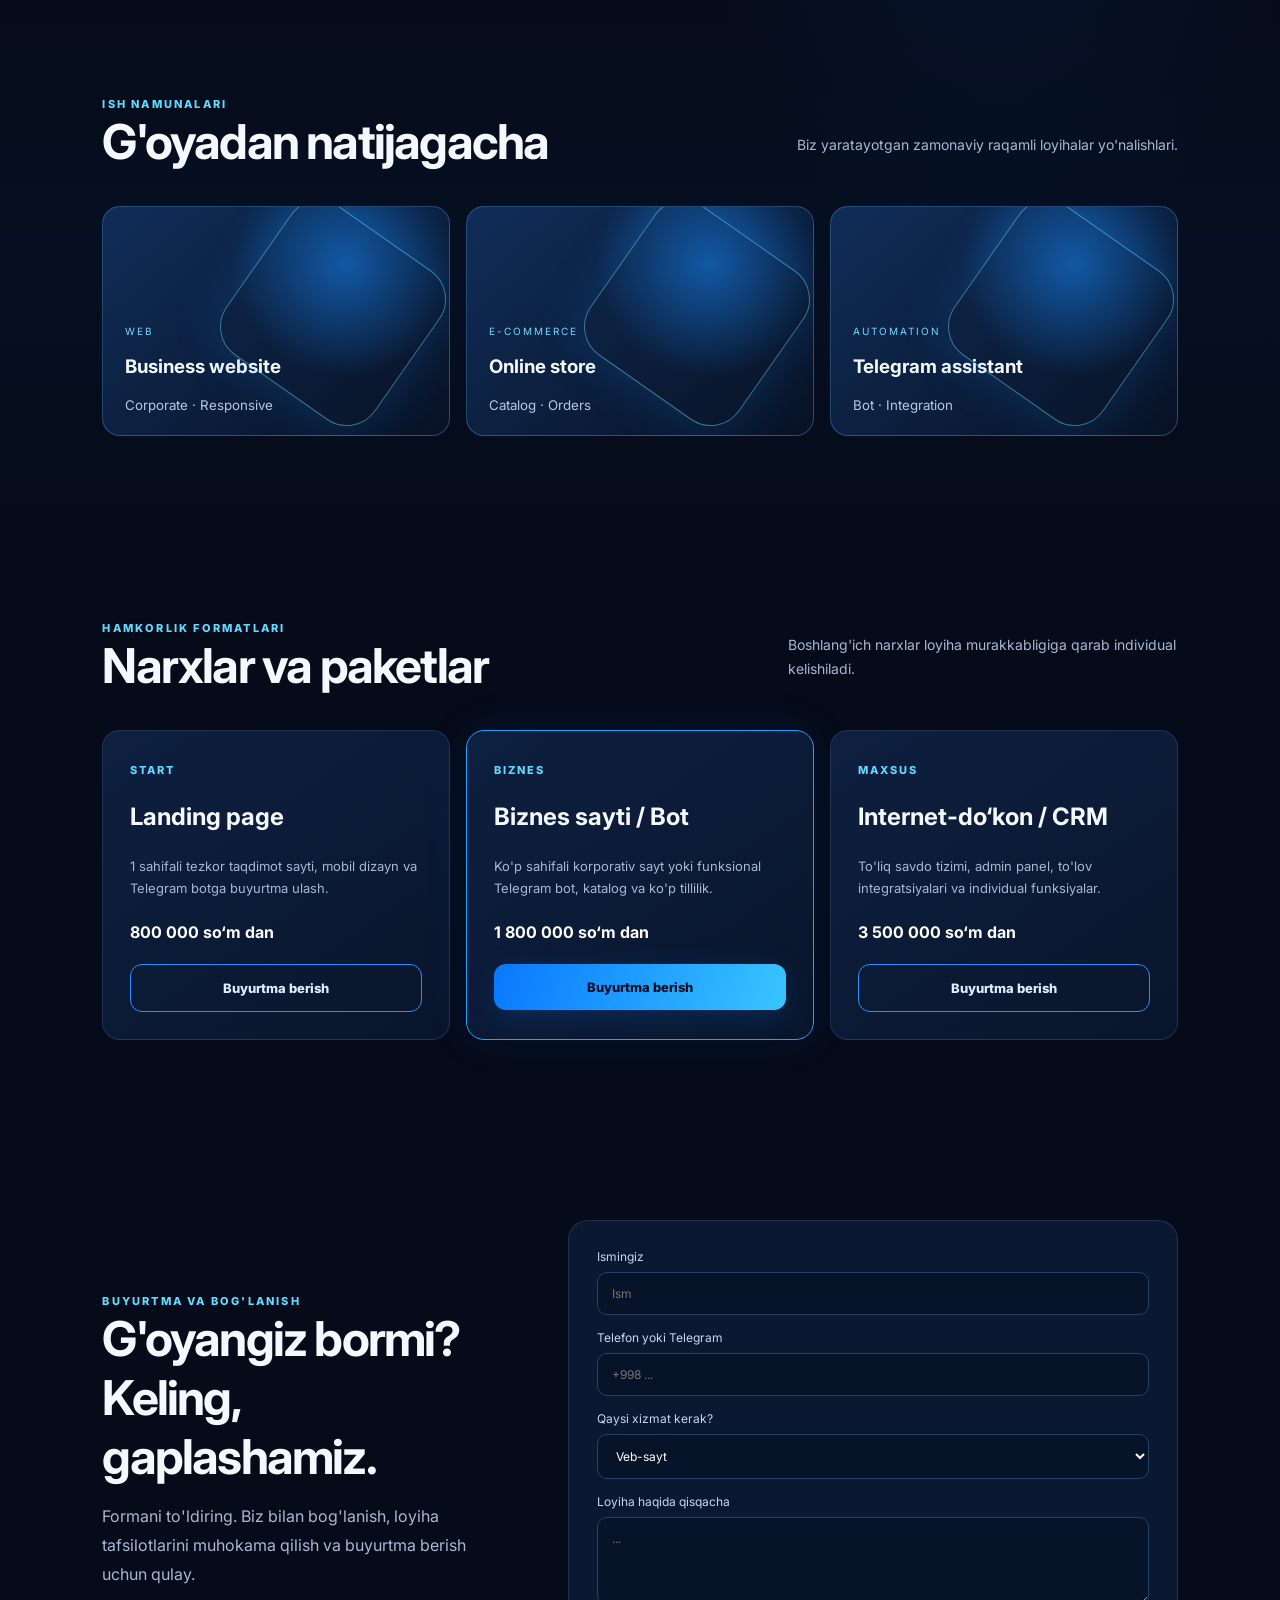
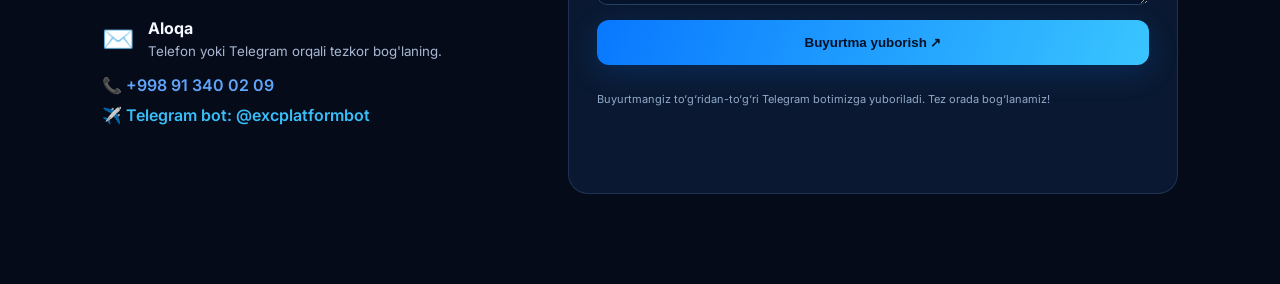
==== commit 2aa689f1: "Update index.html" ====
--- a/index.html
+++ b/index.html
@@ -81,7 +81,7 @@
     <section class="section portfolio" id="portfolio">
       <div class="section-heading">
         <div><span class="eyebrow" data-i18n="portfolioEyebrow">ISH NAMUNALARI</span><h2 data-i18n="portfolioTitle">G'oyadan natijagacha</h2></div>
-        <p data-i18n="portfolioText">Bu bo'limga keyinchalik o'zingizning haqiqiy loyihalaringiz qo'shiladi.</p>
+        <p data-i18n="portfolioText">Biz yaratayotgan zamonaviy raqamli loyihalar yo'nalishlari.</p>
       </div>
       <div class="portfolio-grid">
         <div class="project project-1"><span>WEB</span><h3>Business website</h3><small>Corporate · Responsive</small></div>
@@ -93,12 +93,30 @@
     <section class="section pricing" id="pricing">
       <div class="section-heading">
         <div><span class="eyebrow" data-i18n="pricingEyebrow">HAMKORLIK FORMATLARI</span><h2 data-i18n="pricingTitle">Narxlar va paketlar</h2></div>
-        <p data-i18n="pricingText">Boshlang'ich narxlar keyin siz tomonidan belgilanadi. Hozircha individual taklif olish mumkin.</p>
+        <p data-i18n="pricingText">Boshlang'ich narxlar loyiha murakkabligiga qarab individual kelishiladi.</p>
       </div>
       <div class="price-grid">
-        <article class="price-card"><span data-i18n="basic">START</span><h3>Landing page</h3><p data-i18n="basicText">Bir sahifali taqdimot sayti.</p><strong>Kelishuv asosida</strong><a class="btn btn-ghost" href="#contact" data-i18n="choose">Taklif olish</a></article>
-        <article class="price-card featured"><span data-i18n="pro">BIZNES</span><h3>Biznes sayti</h3><p data-i18n="proText">Kompaniya yoki xizmatlar uchun ko'p sahifali sayt.</p><strong>Kelishuv asosida</strong><a class="btn" href="#contact" data-i18n="choose">Taklif olish</a></article>
-        <article class="price-card"><span data-i18n="custom">MAXSUS</span><h3>Maxsus loyiha</h3><p data-i18n="customText">Murakkab funksiyalar va integratsiyalar.</p><strong>Kelishuv asosida</strong><a class="btn btn-ghost" href="#contact" data-i18n="choose">Taklif olish</a></article>
+        <article class="price-card">
+          <span data-i18n="basic">START</span>
+          <h3>Landing page</h3>
+          <p data-i18n="basicText">1 sahifali tezkor taqdimot sayti, mobil dizayn va Telegram botga buyurtma ulash.</p>
+          <strong>800 000 so‘m dan</strong>
+          <a class="btn btn-ghost" href="#contact" data-i18n="choose">Buyurtma berish</a>
+        </article>
+        <article class="price-card featured">
+          <span data-i18n="pro">BIZNES</span>
+          <h3>Biznes sayti / Bot</h3>
+          <p data-i18n="proText">Ko'p sahifali korporativ sayt yoki funksional Telegram bot, katalog va ko'p tillilik.</p>
+          <strong>1 800 000 so‘m dan</strong>
+          <a class="btn" href="#contact" data-i18n="choose">Buyurtma berish</a>
+        </article>
+        <article class="price-card">
+          <span data-i18n="custom">MAXSUS</span>
+          <h3>Internet-do‘kon / CRM</h3>
+          <p data-i18n="customText">To'liq savdo tizimi, admin panel, to'lov integratsiyalari va individual funksiyalar.</p>
+          <strong>3 500 000 so‘m dan</strong>
+          <a class="btn btn-ghost" href="#contact" data-i18n="choose">Buyurtma berish</a>
+        </article>
       </div>
     </section>
 
@@ -136,13 +154,3 @@
         <p class="form-note">Buyurtmangiz to‘g‘ridan-to‘g‘ri Telegram botimizga yuboriladi. Tez orada bog‘lanamiz!</p>
         <p id="formStatus" class="form-status" aria-live="polite"></p>
       </form>
-    </section>
-  </main>
-
-  <footer class="footer">
-    <a class="brand" href="#home"><span class="brand-mark">EXC</span><span>PLATFORM</span></a>
-    <span data-i18n="footerText">Build · Grow · Innovate</span>
-    <span>© <span id="year"></span> EXC PLATFORM</span>
-  </footer>
-
-  <script src="script.js"></script>
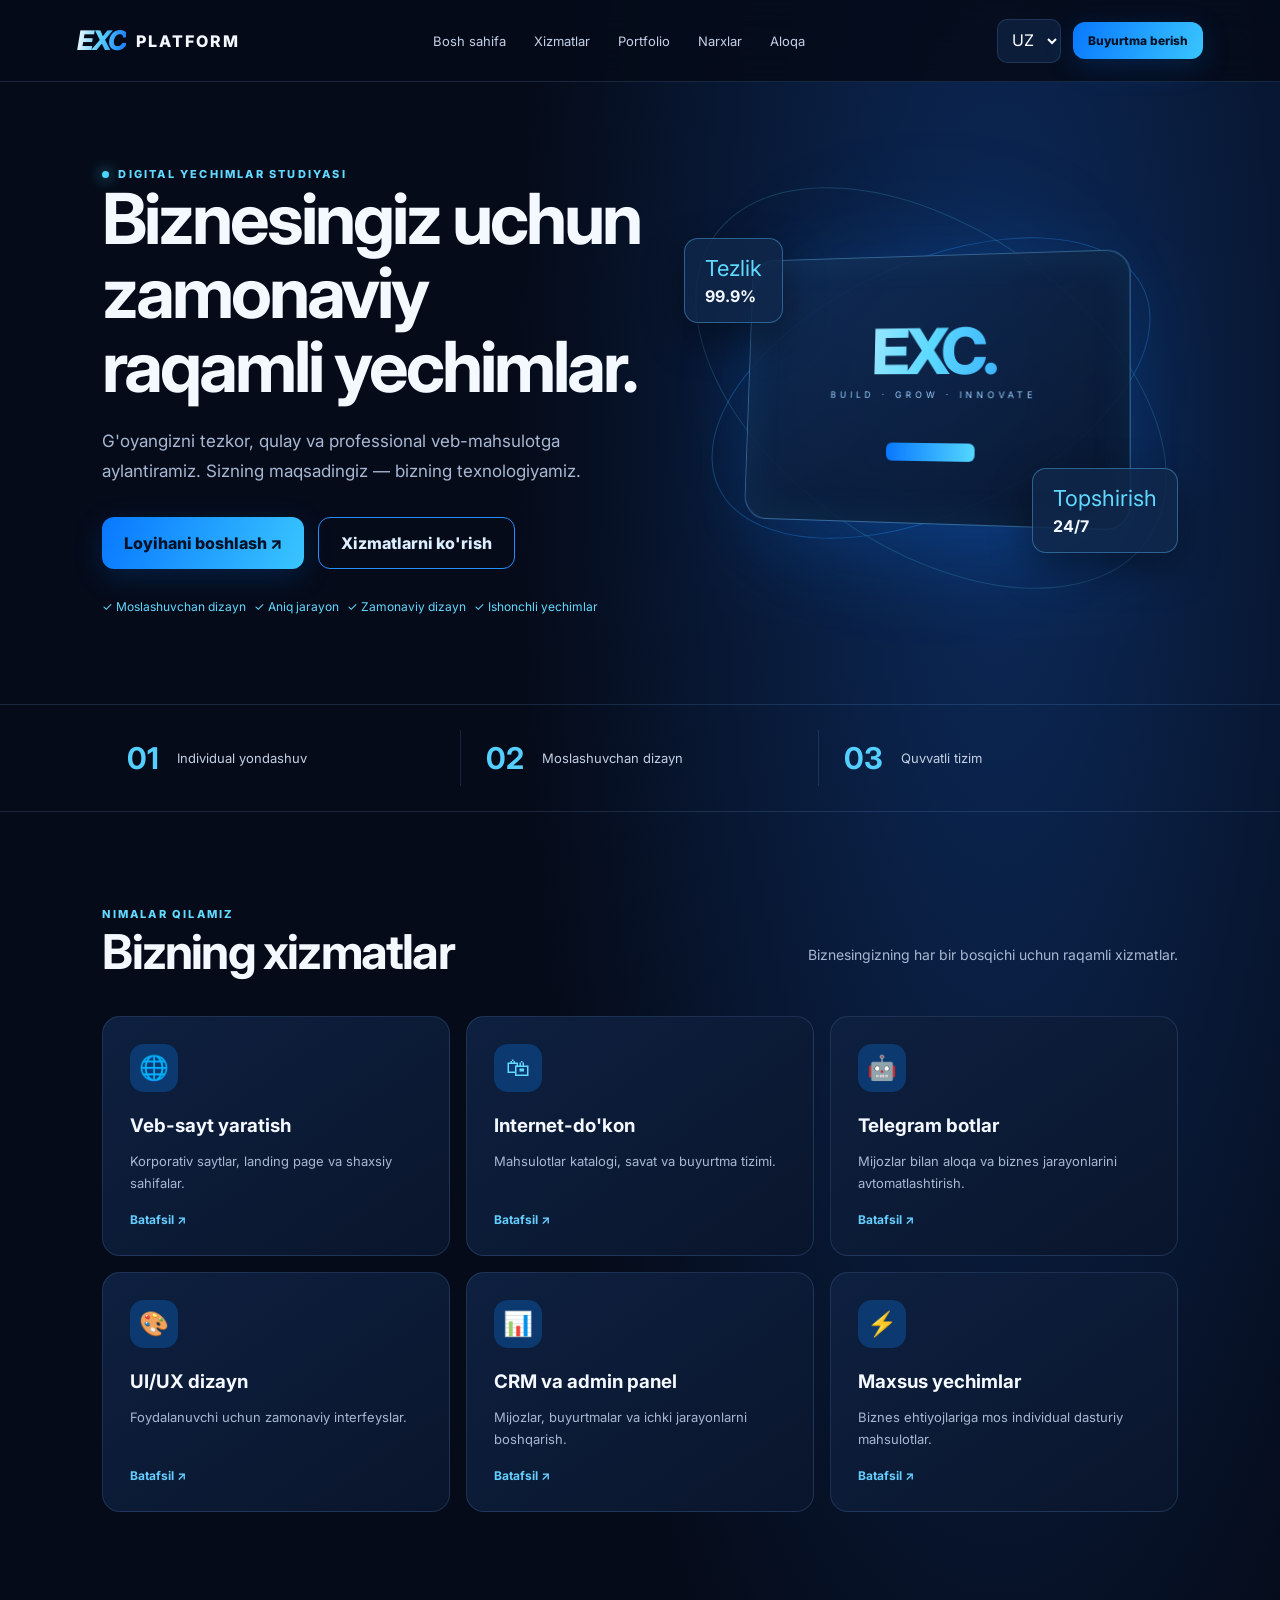
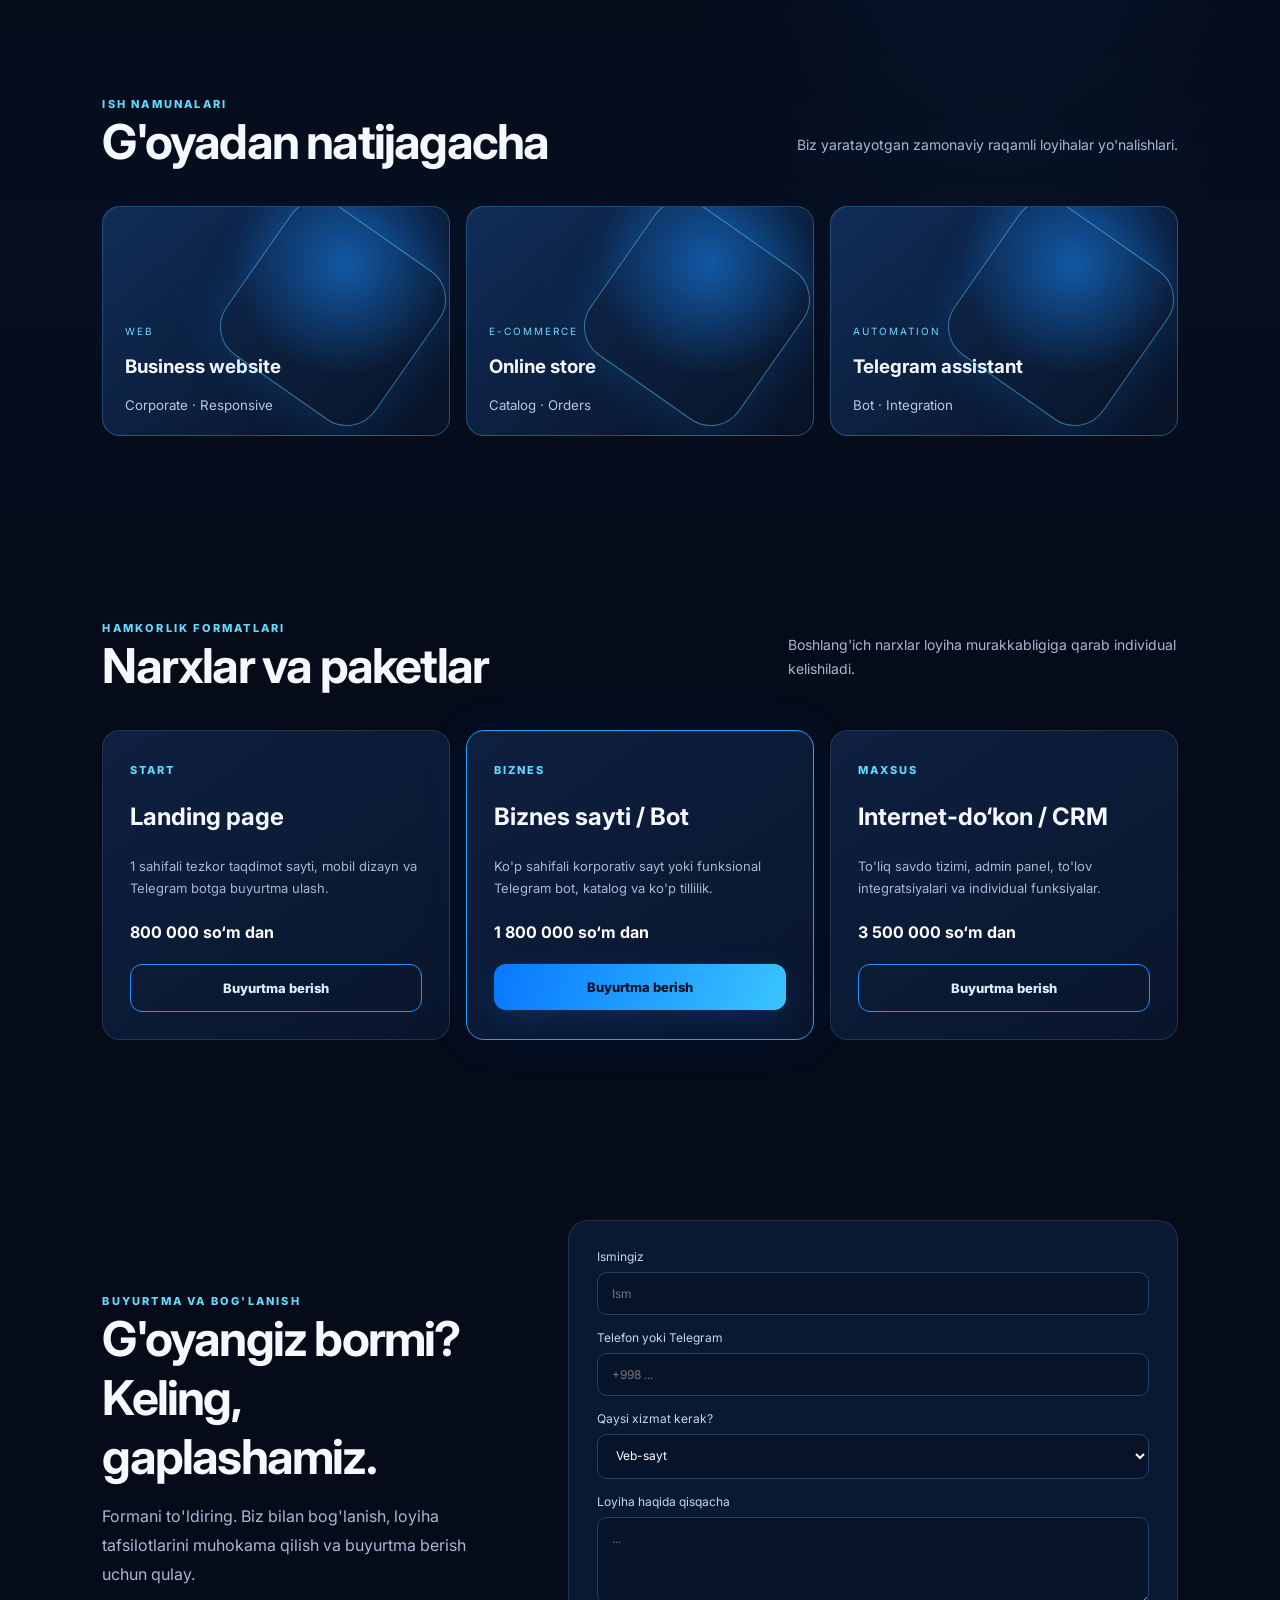
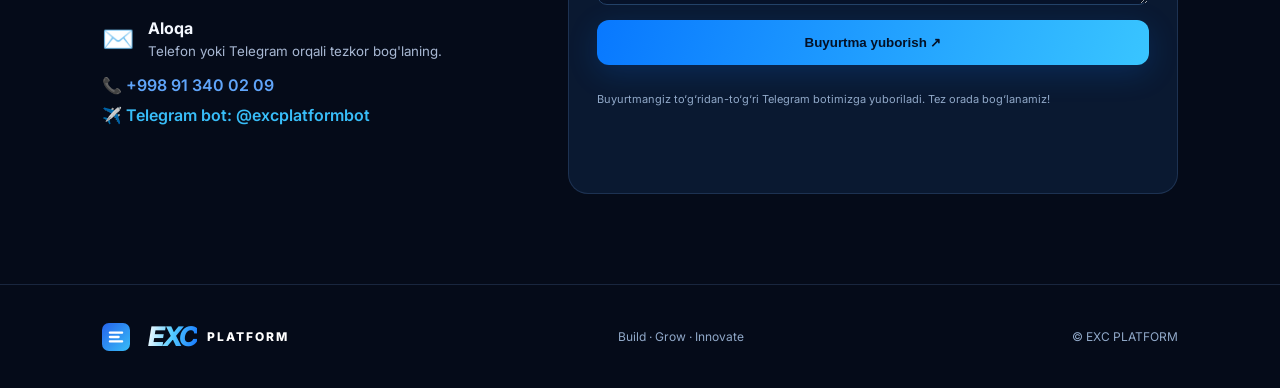
==== commit 995533e8: "Update index.html" ====
--- a/index.html
+++ b/index.html
@@ -153,4 +153,25 @@
         <button class="btn" type="submit" data-i18n="sendOrder">Buyurtma yuborish ↗</button>
         <p class="form-note">Buyurtmangiz to‘g‘ridan-to‘g‘ri Telegram botimizga yuboriladi. Tez orada bog‘lanamiz!</p>
         <p id="formStatus" class="form-status" aria-live="polite"></p>
-      </form>
+            </form>
+    </section>
+  </main>
+
+  <footer class="footer">
+    <a class="brand" href="#home">
+      <svg width="28" height="28" viewBox="0 0 32 32" fill="none" style="margin-right:8px;vertical-align:middle;">
+        <rect width="32" height="32" rx="8" fill="url(#excGrad)"/>
+        <path d="M9 11H23M9 16H19M9 21H23" stroke="white" stroke-width="2.6" stroke-linecap="round"/>
+        <defs>
+          <linearGradient id="excGrad" x1="0" y1="0" x2="32" y2="32" gradientUnits="userSpaceOnUse">
+            <stop stop-color="#2563EB"/>
+            <stop offset="1" stop-color="#38BDF8"/>
+          </linearGradient>
+        </defs>
+      </svg>
+      <span class="brand-mark">EXC</span><span>PLATFORM</span>
+    </a>
+    <span data-i18n="footerText">Build · Grow · Innovate</span>
+    <span>© <span id="year"></span> EXC PLATFORM</span>
+  </footer>
+
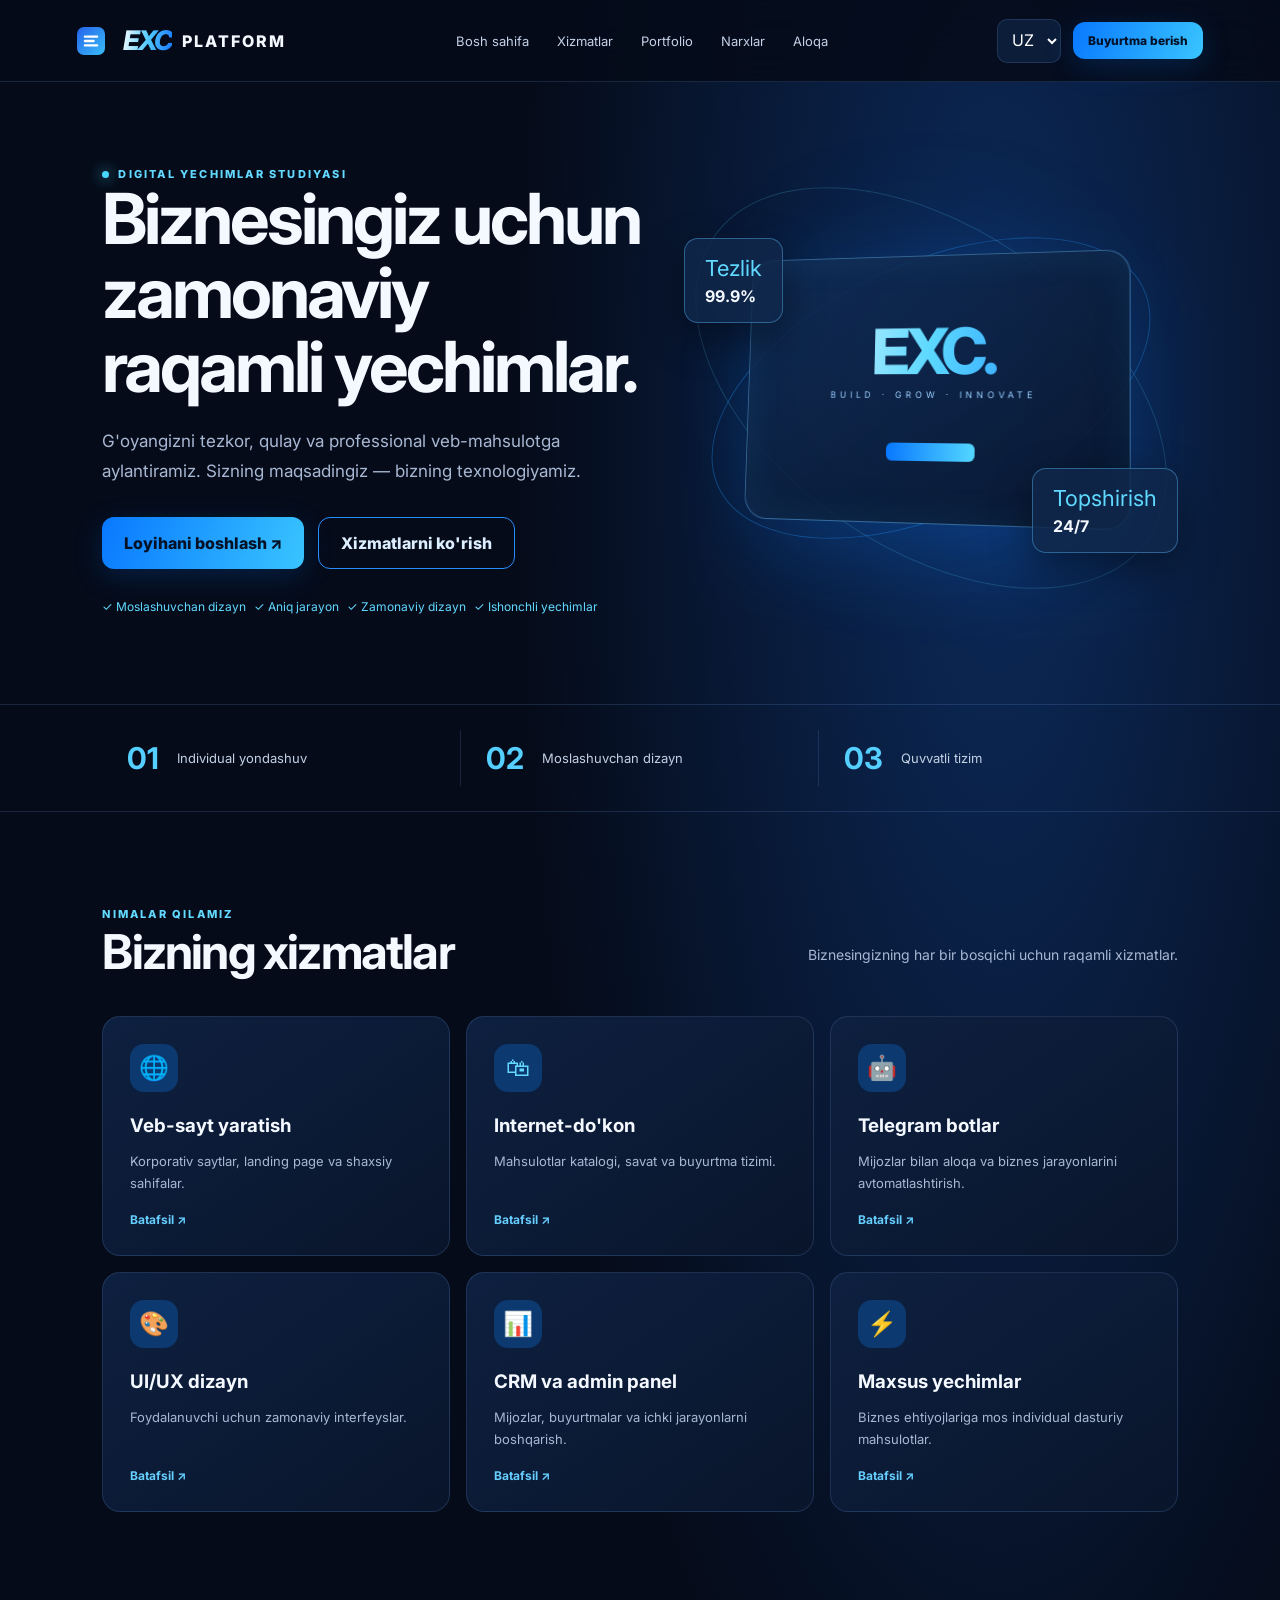
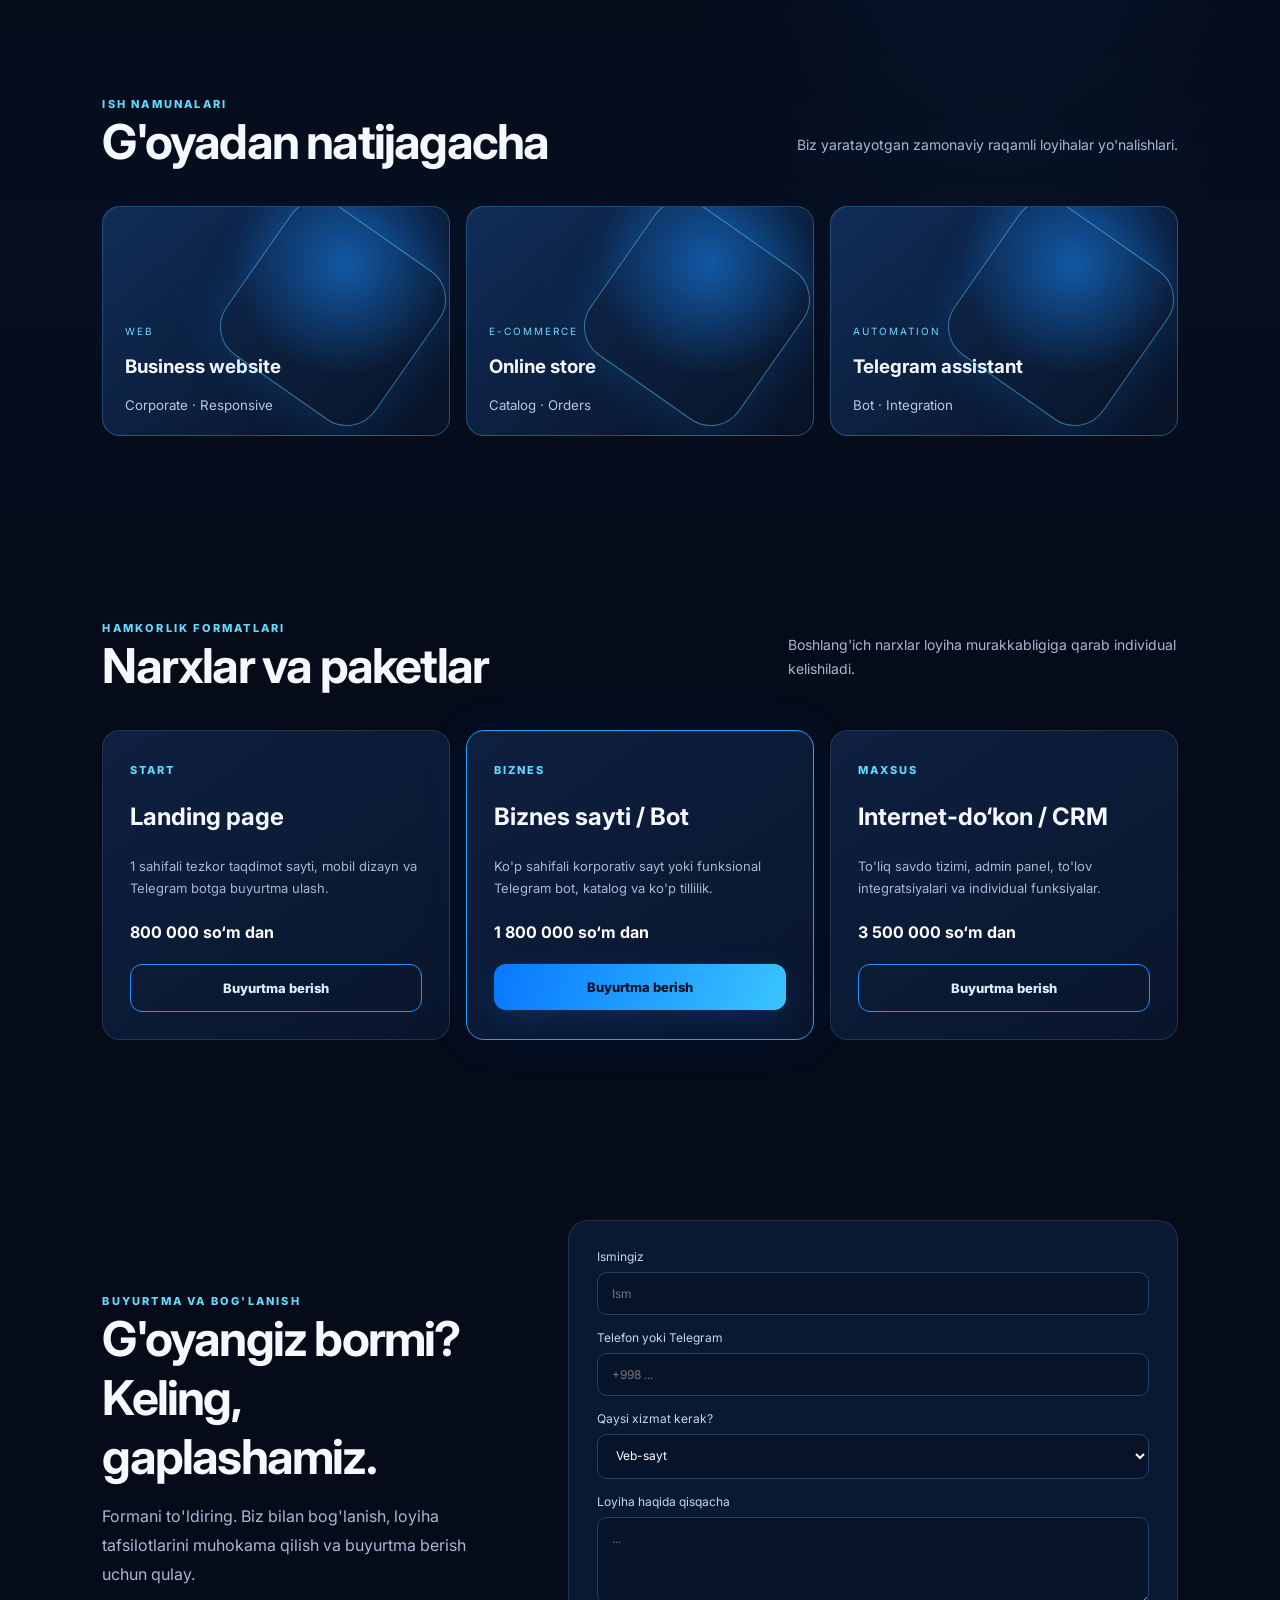
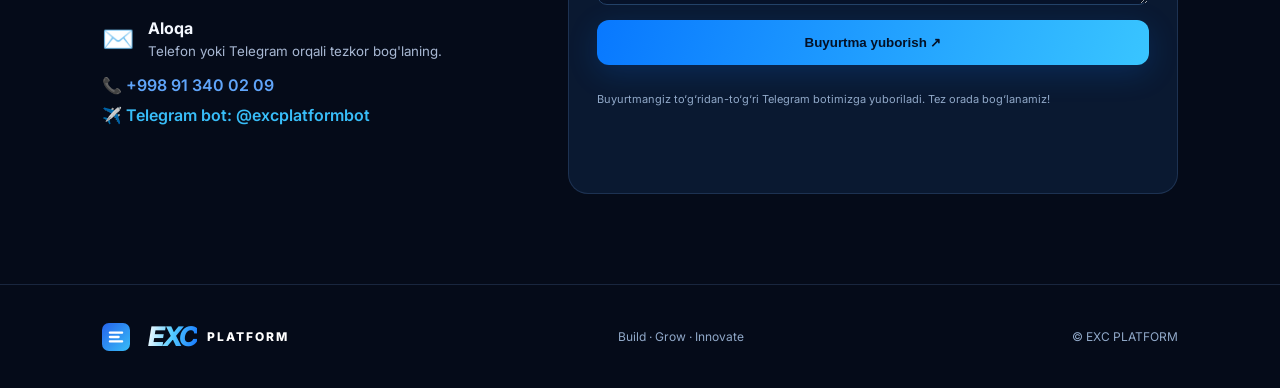
==== commit 9c460686: "Update index.html" ====
--- a/index.html
+++ b/index.html
@@ -10,7 +10,20 @@
 </head>
 <body>
   <header class="header">
-    <a class="brand" href="#home" aria-label="EXC Platform home"><span class="brand-mark">EXC</span><span>PLATFORM</span></a>
+        <a class="brand" href="#home" aria-label="EXC Platform home">
+      <svg width="28" height="28" viewBox="0 0 32 32" fill="none" style="margin-right:8px;vertical-align:middle;">
+        <rect width="32" height="32" rx="8" fill="url(#excTopGrad)"/>
+        <path d="M9 11H23M9 16H19M9 21H23" stroke="white" stroke-width="2.6" stroke-linecap="round"/>
+        <defs>
+          <linearGradient id="excTopGrad" x1="0" y1="0" x2="32" y2="32" gradientUnits="userSpaceOnUse">
+            <stop stop-color="#2563EB"/>
+            <stop offset="1" stop-color="#38BDF8"/>
+          </linearGradient>
+        </defs>
+      </svg>
+      <span class="brand-mark">EXC</span><span>PLATFORM</span>
+    </a>
+
     <nav class="nav" id="nav">
       <a href="#home" data-i18n="navHome">Bosh sahifa</a>
       <a href="#services" data-i18n="navServices">Xizmatlar</a>
